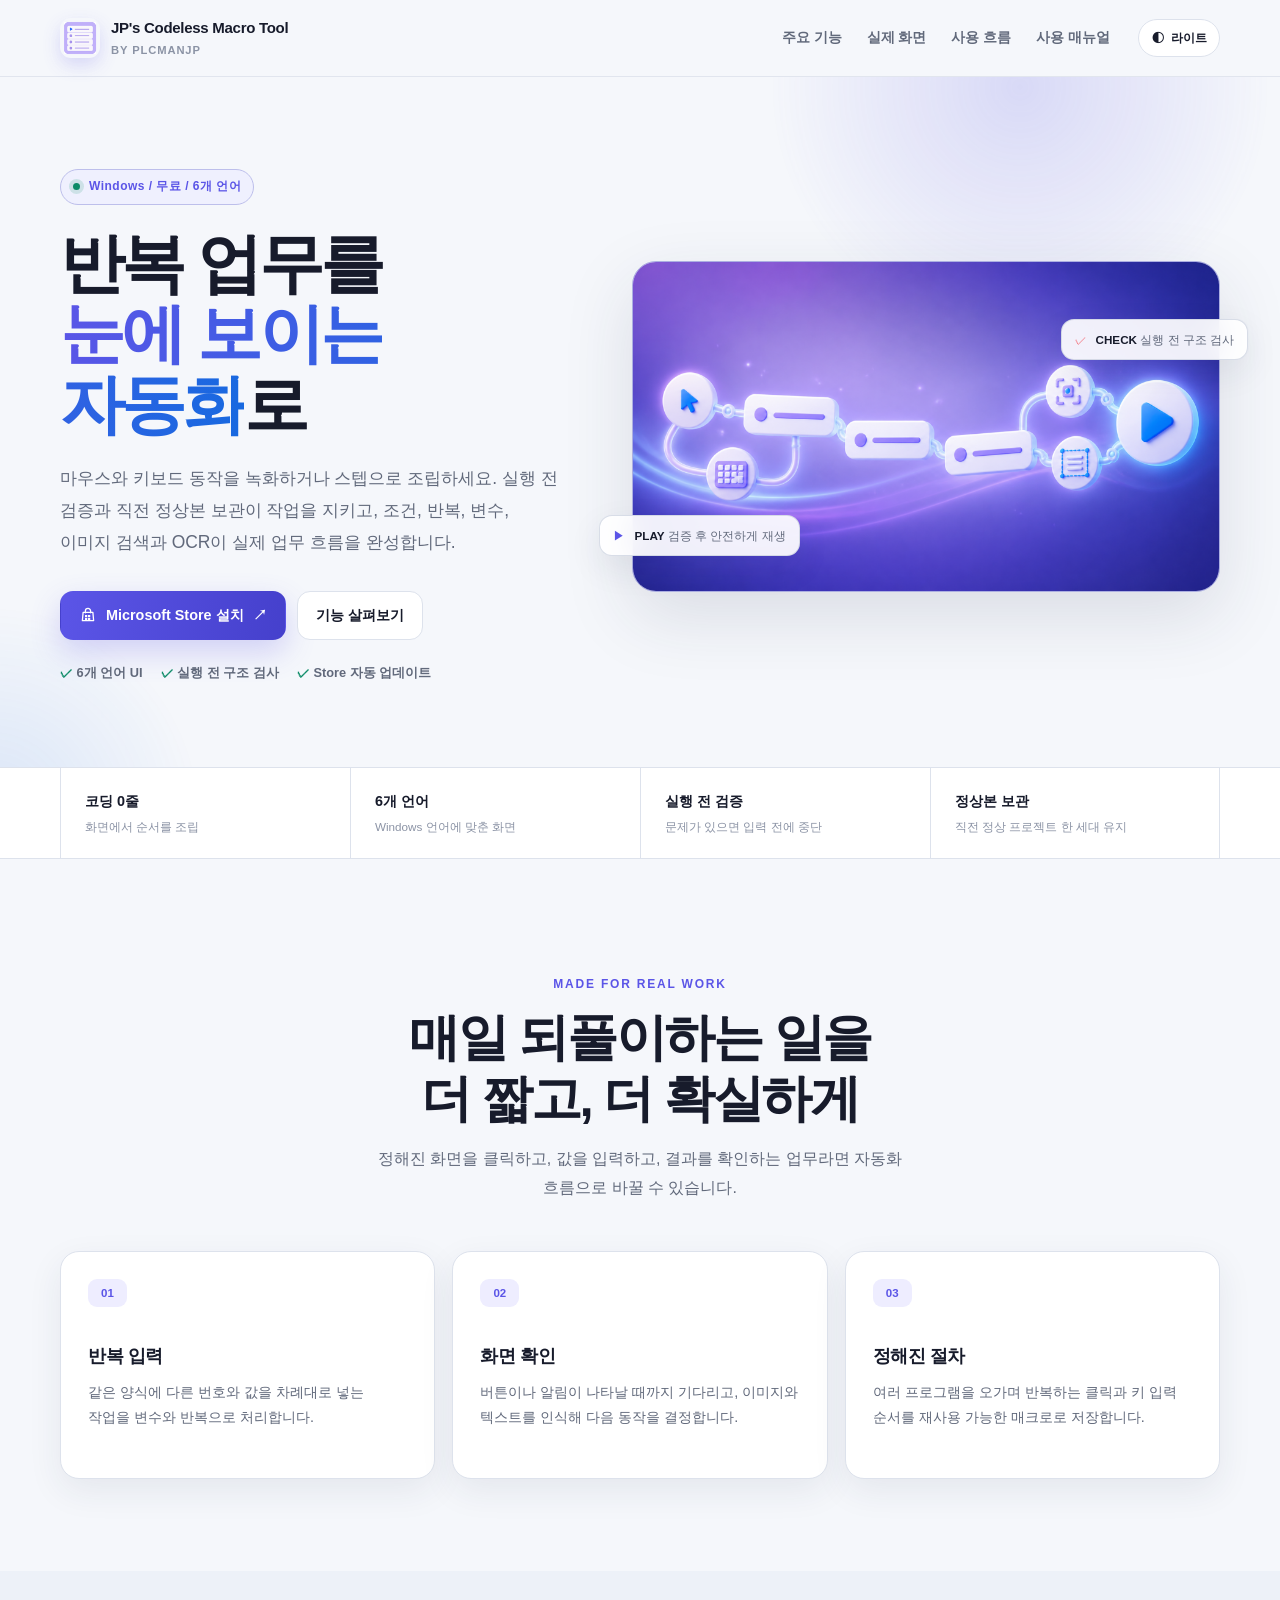
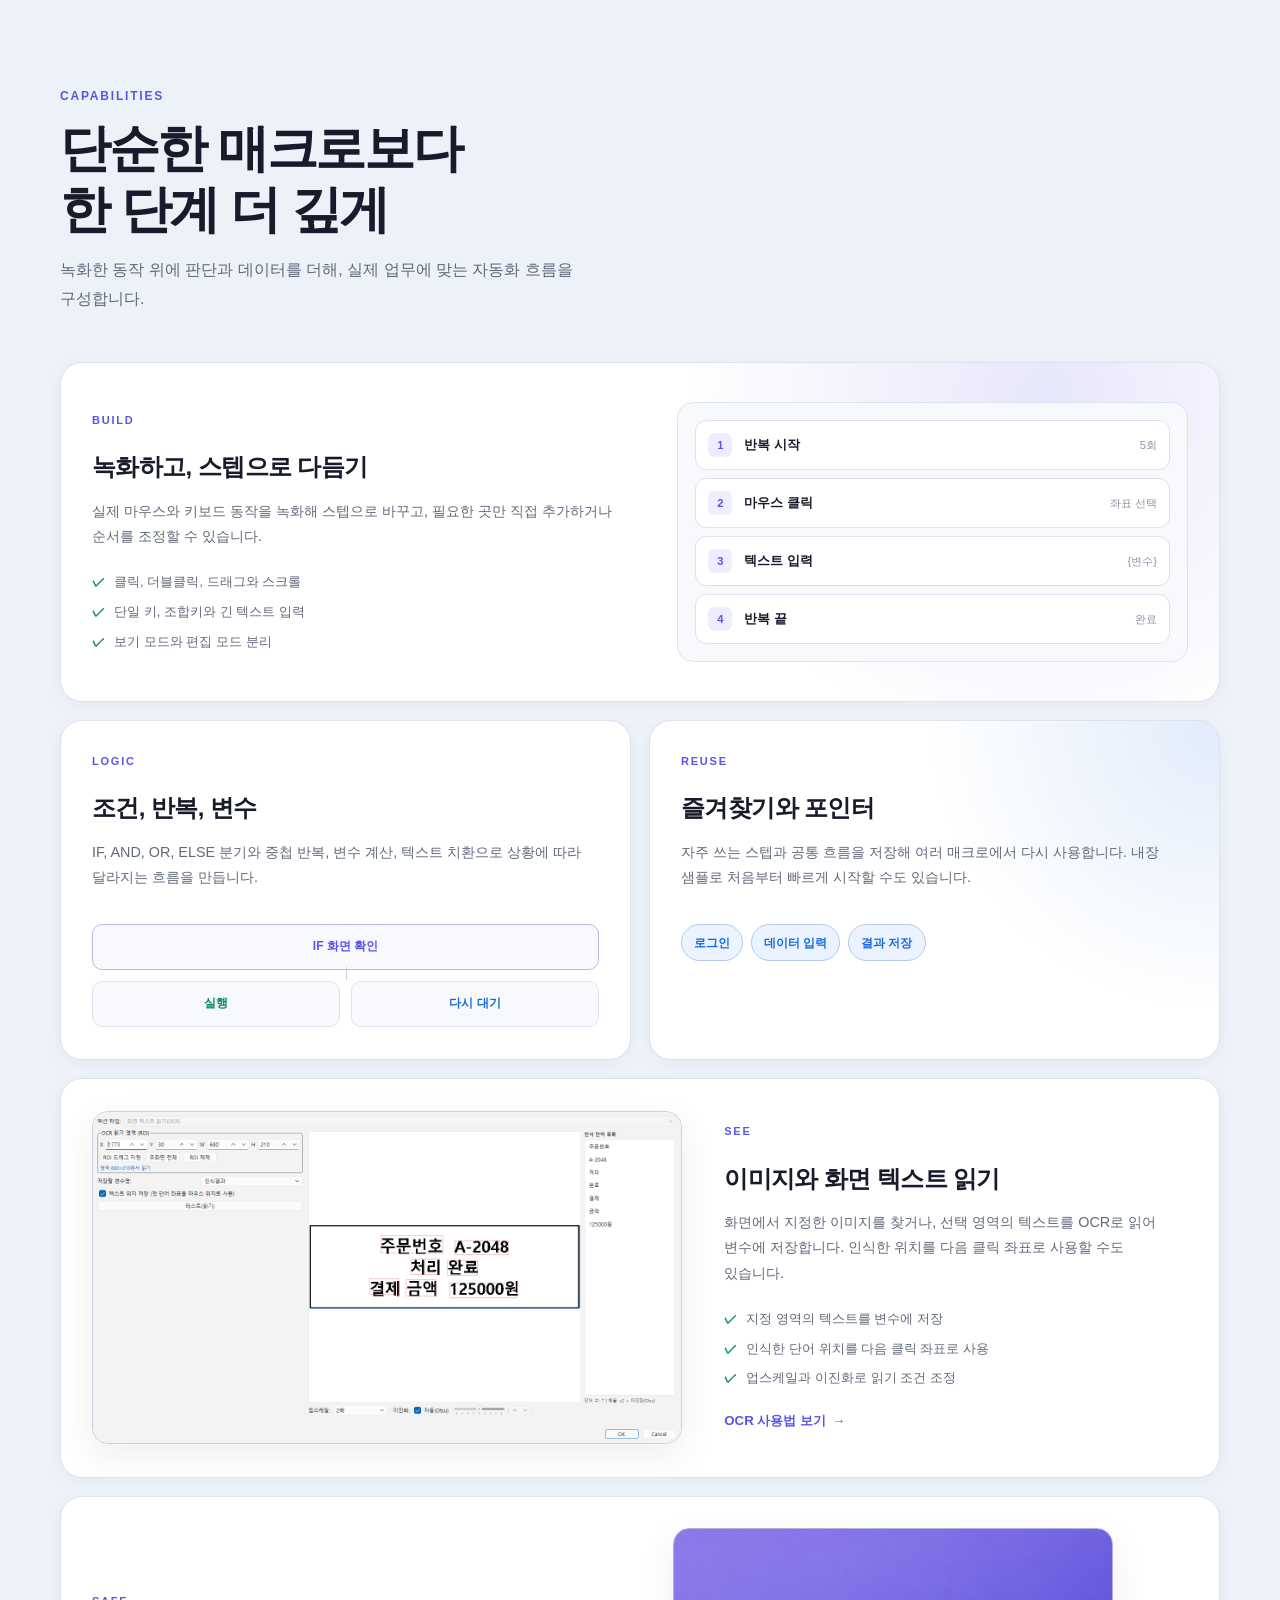
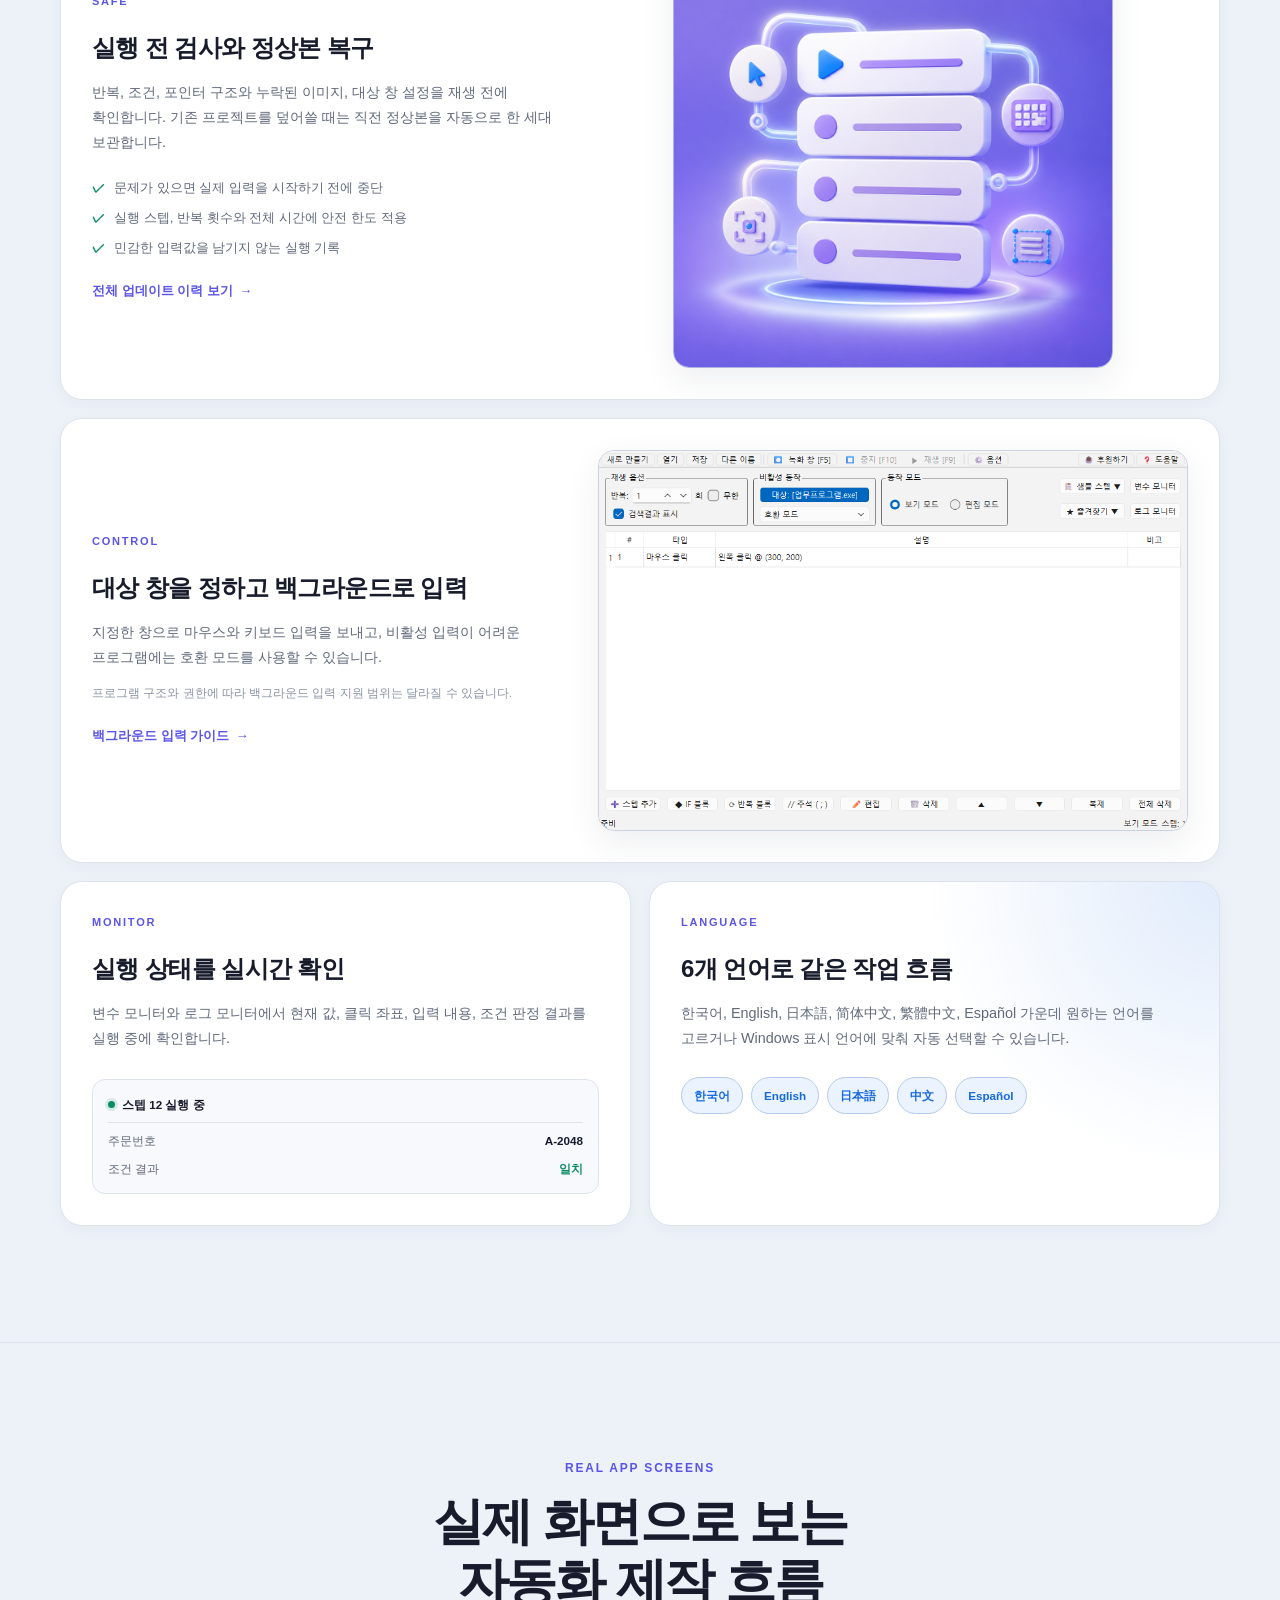
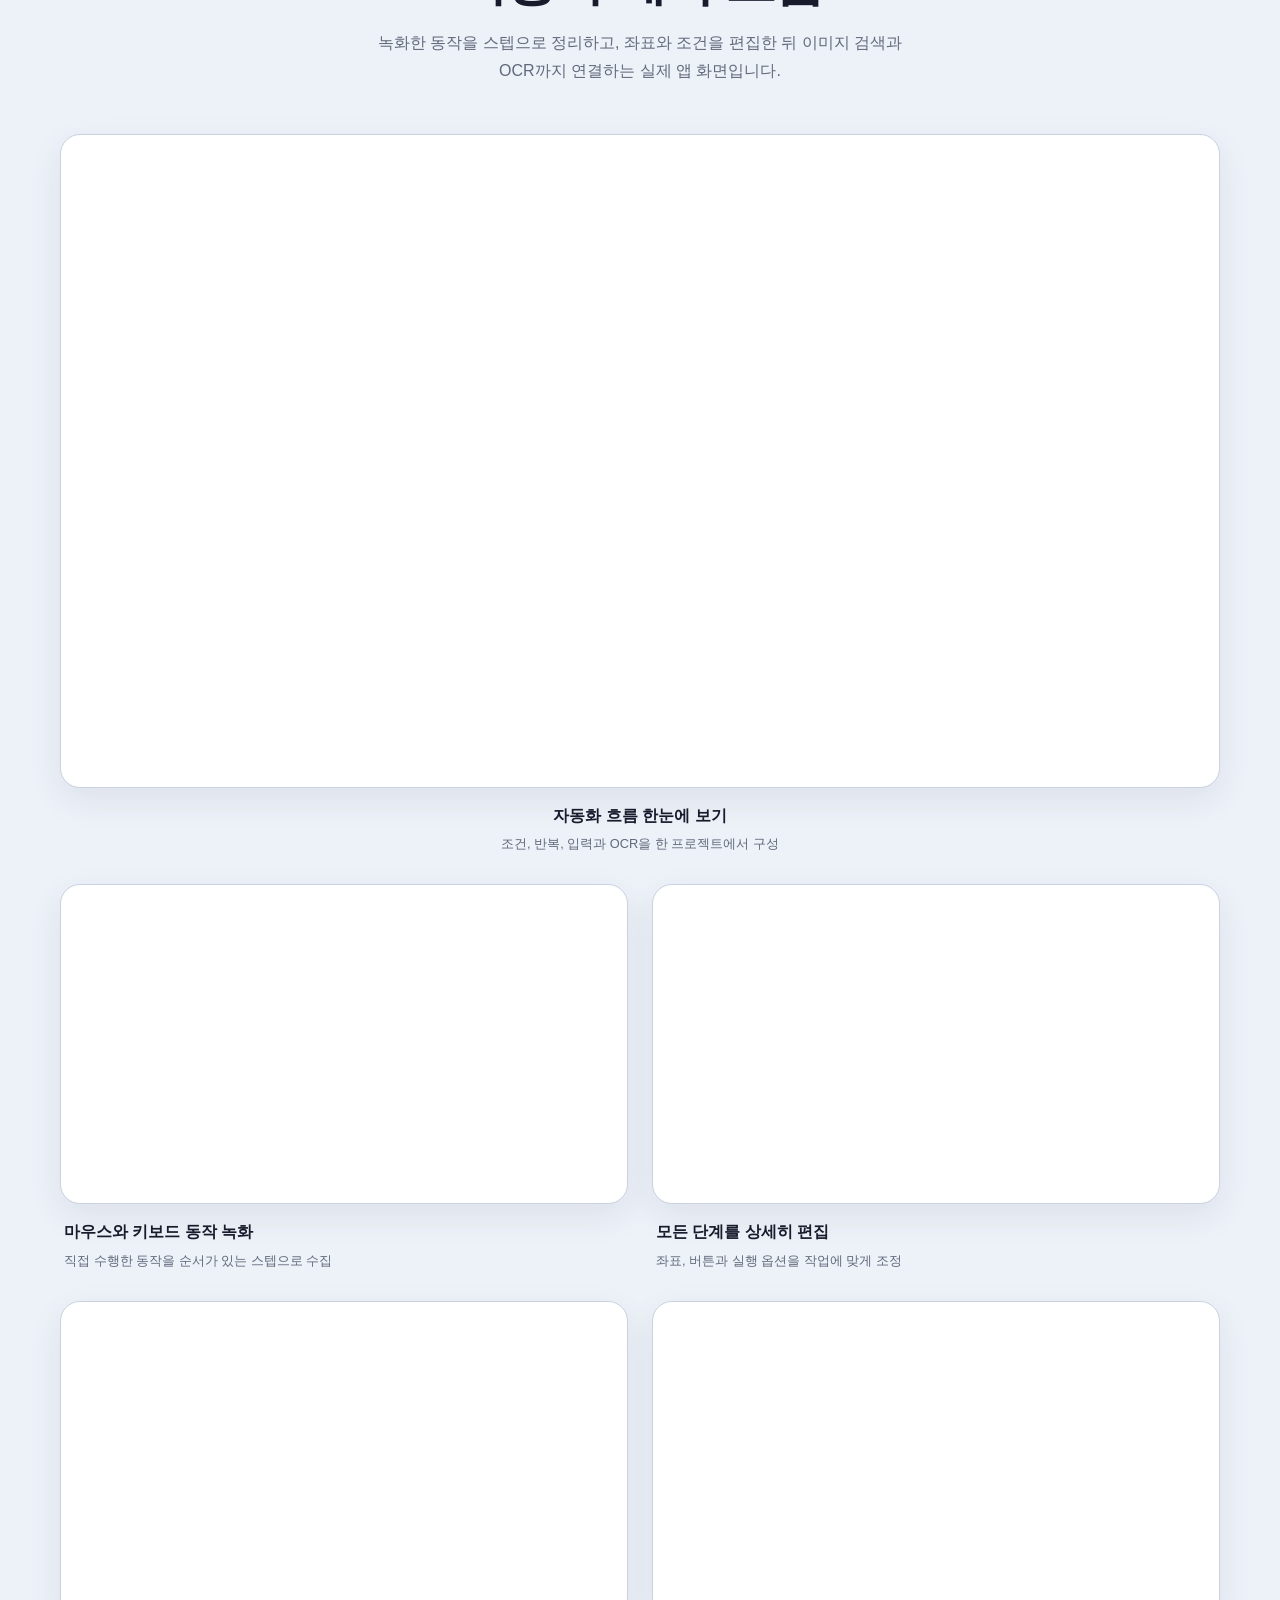
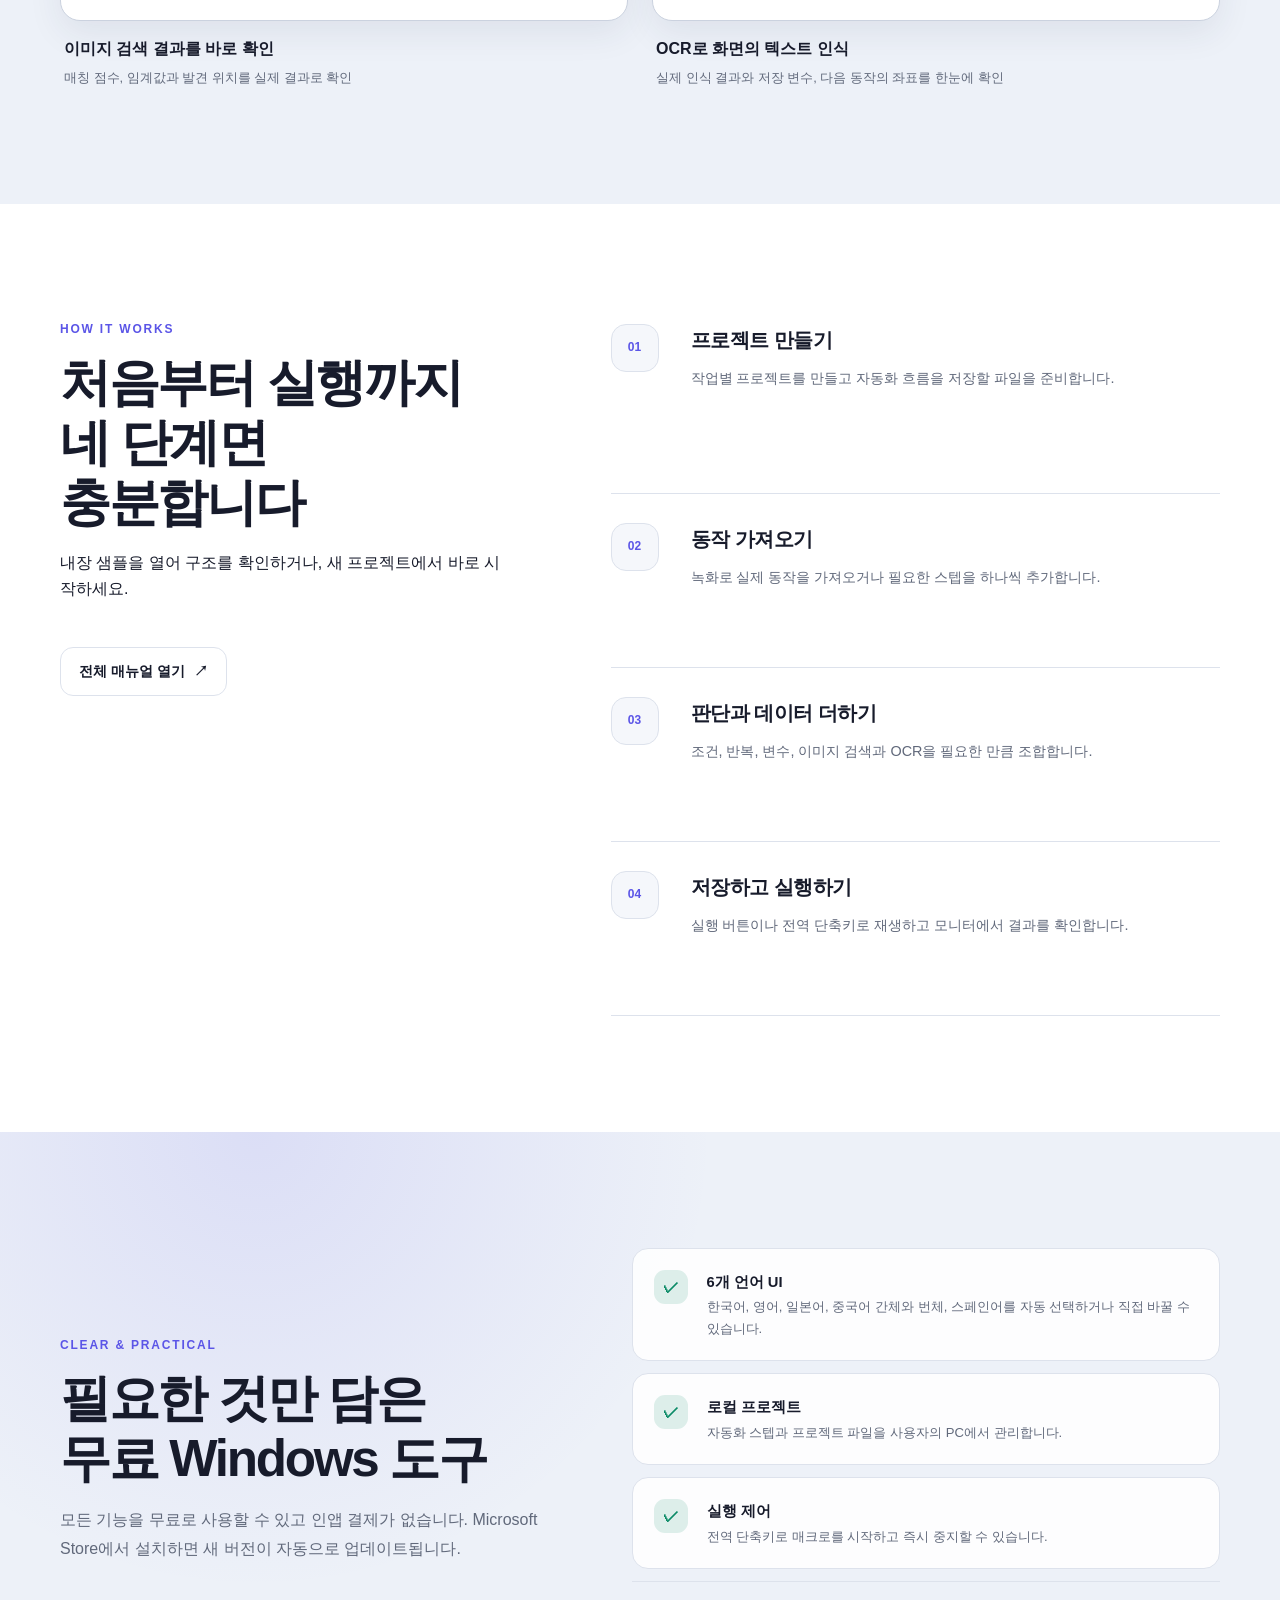
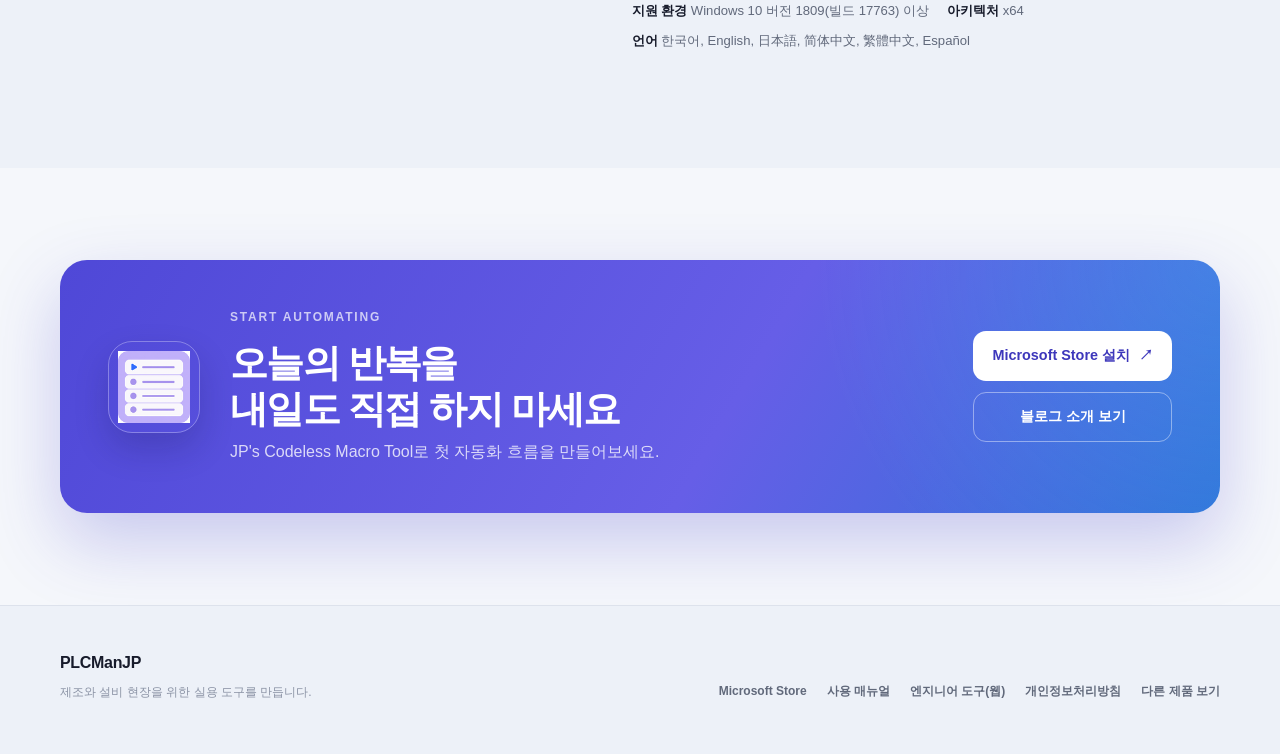
==== index.html @ 26ddd33c "chore: Codeless Macro 독립 랜딩 통합" ====
<!DOCTYPE html>
<html lang="ko">
<head>
<meta charset="utf-8">
<meta http-equiv="Content-Security-Policy" content="default-src 'none'; base-uri 'none'; connect-src 'none'; font-src 'none'; form-action 'none'; frame-src 'none'; img-src 'self'; manifest-src 'none'; media-src 'none'; object-src 'none'; script-src 'self' 'sha256-3tI06W5hc4iMHpqPGVKEwUZ9m4qkJTQKnG6tr3CJ4XI='; script-src-attr 'none'; style-src 'self'; style-src-attr 'none'; worker-src 'none'">
<meta name="referrer" content="no-referrer">
<meta name="viewport" content="width=device-width, initial-scale=1">
<meta name="description" content="코딩 없이 마우스와 키보드 반복 작업을 자동화하는 무료 Windows 도구, JP's Codeless Macro Tool을 소개합니다.">
<meta name="theme-color" id="themeColor" content="#f5f7fb">
<meta property="og:site_name" content="PLCManJP">
<meta property="og:locale" content="ko_KR">
<meta property="og:title" content="JP's Codeless Macro Tool | 코드 없이 만드는 Windows 자동화">
<meta property="og:description" content="녹화와 스텝 조립, 실행 전 검증, 6개 언어 UI, 이미지 검색과 OCR까지. 반복 업무를 눈에 보이는 흐름으로 자동화하세요.">
<meta property="og:type" content="website">
<meta property="og:url" content="https://plcmanjp.github.io/codeless-macro-tool/">
<meta property="og:image" content="https://plcmanjp.github.io/codeless-macro-tool/assets/promo-super-hero.png">
<meta property="og:image:width" content="1920">
<meta property="og:image:height" content="1080">
<meta property="og:image:alt" content="자동화 스텝이 연결되어 실행되는 3D 흐름">
<meta name="twitter:card" content="summary_large_image">
<title>JP's Codeless Macro Tool | 코드 없이 만드는 Windows 자동화</title>
<link rel="canonical" href="https://plcmanjp.github.io/codeless-macro-tool/">
<link rel="icon" href="./favicon.svg" type="image/svg+xml">
<link rel="icon" href="./assets/app-icon.png" type="image/png">
<link rel="apple-touch-icon" href="./apple-touch-icon.png">
<link rel="stylesheet" href="./assets/product.css?v=20260729">
<link rel="stylesheet" href="./assets/styles.css?v=20260809-2">
<script src="./assets/theme-init.js"></script>
</head>
<body>
  <a class="skip-link" href="#content">본문으로 바로가기</a>

  <header class="site-header">
    <div class="shell header-inner">
      <a class="brand" href="https://plcmanjp.github.io/" aria-label="PLCManJP 제품 허브로 이동">
        <img src="./assets/app-icon.png" width="40" height="40" alt="">
        <span>
          <strong>JP's Codeless Macro Tool</strong>
          <small>by PLCManJP</small>
        </span>
      </a>
      <nav class="top-nav" aria-label="페이지 내 이동">
        <a href="#features">주요 기능</a>
        <a href="#app-screens">실제 화면</a>
        <a href="#workflow">사용 흐름</a>
        <a href="https://plcman.tistory.com/211">사용 매뉴얼</a>
      </nav>
      <button class="theme-button" id="themeButton" type="button" aria-label="테마 전환: 현재 라이트">
        <span aria-hidden="true">◐</span>
        <span id="themeLabel">라이트</span>
      </button>
    </div>
  </header>

  <main id="content">
    <section class="hero">
      <div class="hero-glow hero-glow-one" aria-hidden="true"></div>
      <div class="hero-glow hero-glow-two" aria-hidden="true"></div>
      <div class="shell hero-grid">
        <div class="hero-copy">
          <div class="eyebrow"><span class="status-dot"></span> Windows / 무료 / 6개 언어</div>
          <h1>반복 업무를<br><span>눈에 보이는 자동화</span>로</h1>
          <p class="hero-lead">마우스와 키보드 동작을 녹화하거나 스텝으로 조립하세요. 실행 전 검증과 직전 정상본 보관이 작업을 지키고, 조건, 반복, 변수, 이미지 검색과 OCR이 실제 업무 흐름을 완성합니다.</p>
          <div class="hero-actions">
            <a class="button button-primary" href="https://apps.microsoft.com/detail/9NXX9L2ZW52W">
              <svg aria-hidden="true" focusable="false" width="18" height="18" viewBox="0 0 24 24" fill="none"><path d="M5.5 8.5h13l1 11h-15l1-11Z" stroke="currentColor" stroke-width="1.7" stroke-linejoin="round"/><path d="M8.5 9V6.75a3.5 3.5 0 0 1 7 0V9" stroke="currentColor" stroke-width="1.7" stroke-linecap="round"/><path d="M8 12h3v3H8v-3Zm4 0h3v3h-3v-3Zm-4 4h3v3H8v-3Zm4 0h3v3h-3v-3Z" fill="currentColor"/></svg>
              Microsoft Store 설치
              <span aria-hidden="true">↗</span>
            </a>
            <a class="button button-secondary" href="#features">기능 살펴보기</a>
          </div>
          <ul class="hero-facts" aria-label="제품 특징">
            <li><span aria-hidden="true">✓</span> 6개 언어 UI</li>
            <li><span aria-hidden="true">✓</span> 실행 전 구조 검사</li>
            <li><span aria-hidden="true">✓</span> Store 자동 업데이트</li>
          </ul>
        </div>

        <div class="hero-visual" id="screens">
          <figure class="promo-hero">
            <img src="./assets/promo-super-hero.png" width="1920" height="1080" fetchpriority="high" alt="마우스, 스텝 카드, 이미지 검색, OCR과 재생이 연결된 자동화 흐름">
          </figure>
          <div class="floating-card floating-card-top">
            <span class="floating-icon">✓</span>
            <span><strong>CHECK</strong> 실행 전 구조 검사</span>
          </div>
          <div class="floating-card floating-card-bottom">
            <span class="floating-icon floating-icon-play">▶</span>
            <span><strong>PLAY</strong> 검증 후 안전하게 재생</span>
          </div>
        </div>
      </div>
    </section>

    <section class="proof-strip" aria-label="핵심 가치">
      <div class="shell proof-grid">
        <div><strong>코딩 0줄</strong><span>화면에서 순서를 조립</span></div>
        <div><strong>6개 언어</strong><span>Windows 언어에 맞춘 화면</span></div>
        <div><strong>실행 전 검증</strong><span>문제가 있으면 입력 전에 중단</span></div>
        <div><strong>정상본 보관</strong><span>직전 정상 프로젝트 한 세대 유지</span></div>
      </div>
    </section>

    <section class="section section-intro">
      <div class="shell">
        <div class="section-heading centered">
          <p class="kicker">MADE FOR REAL WORK</p>
          <h2>매일 되풀이하는 일을<br>더 짧고, 더 확실하게</h2>
          <p>정해진 화면을 클릭하고, 값을 입력하고, 결과를 확인하는 업무라면 자동화 흐름으로 바꿀 수 있습니다.</p>
        </div>
        <div class="use-case-grid">
          <article class="use-card">
            <span class="use-number">01</span>
            <h3>반복 입력</h3>
            <p>같은 양식에 다른 번호와 값을 차례대로 넣는 작업을 변수와 반복으로 처리합니다.</p>
          </article>
          <article class="use-card">
            <span class="use-number">02</span>
            <h3>화면 확인</h3>
            <p>버튼이나 알림이 나타날 때까지 기다리고, 이미지와 텍스트를 인식해 다음 동작을 결정합니다.</p>
          </article>
          <article class="use-card">
            <span class="use-number">03</span>
            <h3>정해진 절차</h3>
            <p>여러 프로그램을 오가며 반복하는 클릭과 키 입력 순서를 재사용 가능한 매크로로 저장합니다.</p>
          </article>
        </div>
      </div>
    </section>

    <section class="section features-section" id="features">
      <div class="shell">
        <div class="section-heading">
          <p class="kicker">CAPABILITIES</p>
          <h2>단순한 매크로보다<br>한 단계 더 깊게</h2>
          <p>녹화한 동작 위에 판단과 데이터를 더해, 실제 업무에 맞는 자동화 흐름을 구성합니다.</p>
        </div>

        <div class="feature-grid">
          <article class="feature-card feature-card-wide feature-card-purple">
            <div class="feature-copy">
              <span class="feature-label">BUILD</span>
              <h3>녹화하고, 스텝으로 다듬기</h3>
              <p>실제 마우스와 키보드 동작을 녹화해 스텝으로 바꾸고, 필요한 곳만 직접 추가하거나 순서를 조정할 수 있습니다.</p>
              <ul class="mini-list">
                <li>클릭, 더블클릭, 드래그와 스크롤</li>
                <li>단일 키, 조합키와 긴 텍스트 입력</li>
                <li>보기 모드와 편집 모드 분리</li>
              </ul>
            </div>
            <div class="step-demo" aria-label="자동화 스텝 예시">
              <div><span>1</span><b>반복 시작</b><em>5회</em></div>
              <div><span>2</span><b>마우스 클릭</b><em>좌표 선택</em></div>
              <div><span>3</span><b>텍스트 입력</b><em>{변수}</em></div>
              <div><span>4</span><b>반복 끝</b><em>완료</em></div>
            </div>
          </article>

          <article class="feature-card">
            <span class="feature-label">LOGIC</span>
            <h3>조건, 반복, 변수</h3>
            <p>IF, AND, OR, ELSE 분기와 중첩 반복, 변수 계산, 텍스트 치환으로 상황에 따라 달라지는 흐름을 만듭니다.</p>
            <div class="logic-map" aria-hidden="true">
              <span>IF 화면 확인</span>
              <i></i>
              <span class="logic-success">실행</span>
              <span class="logic-fallback">다시 대기</span>
            </div>
          </article>

          <article class="feature-card feature-card-blue">
            <span class="feature-label">REUSE</span>
            <h3>즐겨찾기와 포인터</h3>
            <p>자주 쓰는 스텝과 공통 흐름을 저장해 여러 매크로에서 다시 사용합니다. 내장 샘플로 처음부터 빠르게 시작할 수도 있습니다.</p>
            <div class="chip-row" aria-hidden="true">
              <span>로그인</span><span>데이터 입력</span><span>결과 저장</span>
            </div>
          </article>

          <article class="feature-card feature-card-wide media-card">
            <div class="media-image">
              <img src="./assets/app-ocr-recognition.png" width="1366" height="768" loading="lazy" alt="주문번호와 결제 금액을 실제 OCR로 읽어 단어 목록과 인식 영역을 표시한 화면">
            </div>
            <div class="feature-copy">
              <span class="feature-label">SEE</span>
              <h3>이미지와 화면 텍스트 읽기</h3>
              <p>화면에서 지정한 이미지를 찾거나, 선택 영역의 텍스트를 OCR로 읽어 변수에 저장합니다. 인식한 위치를 다음 클릭 좌표로 사용할 수도 있습니다.</p>
              <ul class="mini-list">
                <li>지정 영역의 텍스트를 변수에 저장</li>
                <li>인식한 단어 위치를 다음 클릭 좌표로 사용</li>
                <li>업스케일과 이진화로 읽기 조건 조정</li>
              </ul>
              <a class="text-link" href="https://plcman.tistory.com/234">OCR 사용법 보기 <span aria-hidden="true">→</span></a>
            </div>
          </article>

          <article class="feature-card feature-card-wide media-card media-card-reverse promo-feature-card">
            <div class="feature-copy">
              <span class="feature-label">SAFE</span>
              <h3>실행 전 검사와 정상본 복구</h3>
              <p>반복, 조건, 포인터 구조와 누락된 이미지, 대상 창 설정을 재생 전에 확인합니다. 기존 프로젝트를 덮어쓸 때는 직전 정상본을 자동으로 한 세대 보관합니다.</p>
              <ul class="mini-list">
                <li>문제가 있으면 실제 입력을 시작하기 전에 중단</li>
                <li>실행 스텝, 반복 횟수와 전체 시간에 안전 한도 적용</li>
                <li>민감한 입력값을 남기지 않는 실행 기록</li>
              </ul>
              <a class="text-link" href="https://plcman.tistory.com/229">전체 업데이트 이력 보기 <span aria-hidden="true">→</span></a>
            </div>
            <div class="media-image promo-art-square">
              <img src="./assets/promo-box.png" width="1080" height="1080" loading="lazy" alt="마우스, 재생, 이미지 검색과 OCR이 스텝 카드에 연결된 3D 자동화 흐름">
            </div>
          </article>

          <article class="feature-card feature-card-wide media-card media-card-reverse">
            <div class="feature-copy">
              <span class="feature-label">CONTROL</span>
              <h3>대상 창을 정하고 백그라운드로 입력</h3>
              <p>지정한 창으로 마우스와 키보드 입력을 보내고, 비활성 입력이 어려운 프로그램에는 호환 모드를 사용할 수 있습니다.</p>
              <p class="feature-note">프로그램 구조와 권한에 따라 백그라운드 입력 지원 범위는 달라질 수 있습니다.</p>
              <a class="text-link" href="https://plcman.tistory.com/240">백그라운드 입력 가이드 <span aria-hidden="true">→</span></a>
            </div>
            <div class="media-image">
              <img src="./assets/app-background.png" width="900" height="580" loading="lazy" alt="메인 창 상단에 비활성 동작 대상 창 선택 영역이 표시된 화면">
            </div>
          </article>

          <article class="feature-card">
            <span class="feature-label">MONITOR</span>
            <h3>실행 상태를 실시간 확인</h3>
            <p>변수 모니터와 로그 모니터에서 현재 값, 클릭 좌표, 입력 내용, 조건 판정 결과를 실행 중에 확인합니다.</p>
            <div class="monitor-demo" aria-hidden="true">
              <span><i></i> 스텝 12 실행 중</span>
              <span>주문번호 <b>A-2048</b></span>
              <span>조건 결과 <b class="monitor-ok">일치</b></span>
            </div>
          </article>

          <article class="feature-card feature-card-blue">
            <span class="feature-label">LANGUAGE</span>
            <h3>6개 언어로 같은 작업 흐름</h3>
            <p>한국어, English, 日本語, 简体中文, 繁體中文, Español 가운데 원하는 언어를 고르거나 Windows 표시 언어에 맞춰 자동 선택할 수 있습니다.</p>
            <div class="chip-row language-chips" aria-hidden="true">
              <span>한국어</span><span>English</span><span>日本語</span><span>中文</span><span>Español</span>
            </div>
          </article>
        </div>
      </div>
    </section>

    <section class="section app-screens-section" id="app-screens">
      <div class="shell">
        <div class="section-heading centered">
          <p class="kicker">REAL APP SCREENS</p>
          <h2>실제 화면으로 보는<br>자동화 제작 흐름</h2>
          <p>녹화한 동작을 스텝으로 정리하고, 좌표와 조건을 편집한 뒤 이미지 검색과 OCR까지 연결하는 실제 앱 화면입니다.</p>
        </div>
        <div class="app-screen-grid">
          <figure class="app-screen-featured">
            <div><img src="./assets/app-screen-overview.png" width="1366" height="768" loading="lazy" alt="조건, 반복, 마우스 클릭, 텍스트 입력과 OCR 스텝이 표로 구성된 실제 앱 메인 화면"></div>
            <figcaption><strong>자동화 흐름 한눈에 보기</strong><span>조건, 반복, 입력과 OCR을 한 프로젝트에서 구성</span></figcaption>
          </figure>
          <figure>
            <div><img src="./assets/app-screen-recording.png" width="1366" height="768" loading="lazy" alt="마우스 이동과 클릭, 키보드 입력이 순서대로 기록된 동작 녹화 화면"></div>
            <figcaption><strong>마우스와 키보드 동작 녹화</strong><span>직접 수행한 동작을 순서가 있는 스텝으로 수집</span></figcaption>
          </figure>
          <figure>
            <div><img src="./assets/app-screen-step-edit.png" width="1366" height="768" loading="lazy" alt="마우스 좌표와 버튼 동작을 조정하는 실제 스텝 편집 화면"></div>
            <figcaption><strong>모든 단계를 상세히 편집</strong><span>좌표, 버튼과 실행 옵션을 작업에 맞게 조정</span></figcaption>
          </figure>
          <figure>
            <div><img src="./assets/app-screen-image-search-result.png" width="1366" height="768" loading="lazy" alt="주문 처리 완료 이미지를 실제로 찾아 점수와 발견 위치를 표시한 이미지 검색 결과 화면"></div>
            <figcaption><strong>이미지 검색 결과를 바로 확인</strong><span>매칭 점수, 임계값과 발견 위치를 실제 결과로 확인</span></figcaption>
          </figure>
          <figure>
            <div><img src="./assets/app-screen-ocr-result.png" width="1366" height="768" loading="lazy" alt="주문번호와 결제 금액을 실제 OCR로 읽어 단어 박스와 인식 목록을 표시한 화면"></div>
            <figcaption><strong>OCR로 화면의 텍스트 인식</strong><span>실제 인식 결과와 저장 변수, 다음 동작의 좌표를 한눈에 확인</span></figcaption>
          </figure>
        </div>
      </div>
    </section>

    <section class="section workflow-section" id="workflow">
      <div class="shell workflow-grid">
        <div class="section-heading sticky-heading">
          <p class="kicker">HOW IT WORKS</p>
          <h2>처음부터 실행까지<br>네 단계면 충분합니다</h2>
          <p>내장 샘플을 열어 구조를 확인하거나, 새 프로젝트에서 바로 시작하세요.</p>
          <a class="button button-secondary" href="https://plcman.tistory.com/211">전체 매뉴얼 열기 <span aria-hidden="true">↗</span></a>
        </div>
        <ol class="workflow-list">
          <li>
            <span>01</span>
            <div><h3>프로젝트 만들기</h3><p>작업별 프로젝트를 만들고 자동화 흐름을 저장할 파일을 준비합니다.</p></div>
          </li>
          <li>
            <span>02</span>
            <div><h3>동작 가져오기</h3><p>녹화로 실제 동작을 가져오거나 필요한 스텝을 하나씩 추가합니다.</p></div>
          </li>
          <li>
            <span>03</span>
            <div><h3>판단과 데이터 더하기</h3><p>조건, 반복, 변수, 이미지 검색과 OCR을 필요한 만큼 조합합니다.</p></div>
          </li>
          <li>
            <span>04</span>
            <div><h3>저장하고 실행하기</h3><p>실행 버튼이나 전역 단축키로 재생하고 모니터에서 결과를 확인합니다.</p></div>
          </li>
        </ol>
      </div>
    </section>

    <section class="section trust-section">
      <div class="shell trust-grid">
        <div class="trust-copy">
          <p class="kicker">CLEAR &amp; PRACTICAL</p>
          <h2>필요한 것만 담은<br>무료 Windows 도구</h2>
          <p>모든 기능을 무료로 사용할 수 있고 인앱 결제가 없습니다. Microsoft Store에서 설치하면 새 버전이 자동으로 업데이트됩니다.</p>
        </div>
        <div class="trust-list">
          <div><span aria-hidden="true">✓</span><p><strong>6개 언어 UI</strong>한국어, 영어, 일본어, 중국어 간체와 번체, 스페인어를 자동 선택하거나 직접 바꿀 수 있습니다.</p></div>
          <div><span aria-hidden="true">✓</span><p><strong>로컬 프로젝트</strong>자동화 스텝과 프로젝트 파일을 사용자의 PC에서 관리합니다.</p></div>
          <div><span aria-hidden="true">✓</span><p><strong>실행 제어</strong>전역 단축키로 매크로를 시작하고 즉시 중지할 수 있습니다.</p></div>
          <p class="env-note"><span><b>지원 환경</b> Windows 10 버전 1809(빌드 17763) 이상</span><span><b>아키텍처</b> x64</span><span><b>언어</b> 한국어, English, 日本語, 简体中文, 繁體中文, Español</span></p>
        </div>
      </div>
    </section>

    <section class="final-cta">
      <div class="shell final-card">
        <img src="./assets/app-icon.png" width="92" height="92" alt="">
        <div>
          <p class="kicker">START AUTOMATING</p>
          <h2>오늘의 반복을<br>내일도 직접 하지 마세요</h2>
          <p>JP's Codeless Macro Tool로 첫 자동화 흐름을 만들어보세요.</p>
        </div>
        <div class="final-actions">
          <a class="button button-light" href="https://apps.microsoft.com/detail/9NXX9L2ZW52W">Microsoft Store 설치 <span aria-hidden="true">↗</span></a>
          <a class="button button-outline-light" href="https://plcman.tistory.com/209">블로그 소개 보기</a>
        </div>
      </div>
    </section>
  </main>

  <footer class="site-footer">
    <div class="shell footer-grid">
      <div>
        <a class="footer-brand" href="https://plcmanjp.github.io/">PLCManJP</a>
        <p>제조와 설비 현장을 위한 실용 도구를 만듭니다.</p>
      </div>
      <div class="footer-links">
        <a href="https://apps.microsoft.com/detail/9NXX9L2ZW52W">Microsoft Store</a>
        <a href="https://plcman.tistory.com/211">사용 매뉴얼</a>
        <a href="https://plcmanjp.github.io/engineer-tool/">엔지니어 도구(웹)</a>
        <a href="https://plcmanjp.github.io/codeless-macro-tool/privacy/">개인정보처리방침</a>
        <a href="https://plcmanjp.github.io/">다른 제품 보기</a>
      </div>
    </div>
  </footer>
  <script type="application/ld+json">
  {
    "@context": "https://schema.org",
    "@graph": [
      {
        "@type": "SoftwareApplication",
        "name": "JP's Codeless Macro Tool",
        "url": "https://plcmanjp.github.io/codeless-macro-tool/",
        "applicationCategory": "DeveloperApplication",
        "operatingSystem": "Windows 10 1809+ (x64)",
        "inLanguage": ["ko", "en", "ja", "zh-Hans", "zh-Hant", "es"],
        "description": "마우스와 키보드 동작을 녹화하거나 스텝으로 조립해 반복 업무를 자동화하는 Windows 도구. 실행 전 검증, 조건, 반복, 변수, 이미지 검색과 OCR을 지원한다.",
        "image": "https://plcmanjp.github.io/codeless-macro-tool/assets/promo-super-hero.png",
        "installUrl": "https://apps.microsoft.com/detail/9NXX9L2ZW52W",
        "offers": { "@type": "Offer", "price": "0", "priceCurrency": "KRW" },
        "author": { "@type": "Person", "name": "PLCManJP", "url": "https://plcmanjp.github.io/" }
      },
      {
        "@type": "BreadcrumbList",
        "itemListElement": [
          { "@type": "ListItem", "position": 1, "name": "PLCManJP", "item": "https://plcmanjp.github.io/" },
          { "@type": "ListItem", "position": 2, "name": "JP's Codeless Macro Tool", "item": "https://plcmanjp.github.io/codeless-macro-tool/" }
        ]
      }
    ]
  }
  </script>
  <script src="./assets/theme.js"></script>
</body>
</html>
---- assets/product.css ----
/* 제품 상세 페이지 공용 셸 — 부모(수퍼바이저) 소유.
   브랜드 색·제품 전용 블록은 각 <slug>/assets/styles.css 가 덮어쓴다.
   운영 규칙: .agents/wiki/dev-landing/README.md */

:root {
  color-scheme: light;
  --page: #f5f7fb;
  --page-alt: #edf1f8;
  --surface: #ffffff;
  --surface-soft: #f8f9fd;
  --ink: #171b2b;
  --muted: #61697b;
  --faint: #8b93a5;
  --line: #dde2ec;
  --line-strong: #cbd2df;
  --blue: #1769e0;
  --blue-soft: #eaf3ff;
  --success: #0c8b67;
  --shadow: 0 24px 70px rgba(42, 48, 80, .13);
  --shadow-soft: 0 12px 34px rgba(42, 48, 80, .08);
  --header: rgba(245, 247, 251, .86);
}

:root[data-theme="dark"] {
  color-scheme: dark;
  --page: #0e1119;
  --page-alt: #121722;
  --surface: #171c27;
  --surface-soft: #1b2130;
  --ink: #f1f3f8;
  --muted: #aab2c2;
  --faint: #858fa2;
  --line: #2a3242;
  --line-strong: #3a4559;
  --blue: #64a4ff;
  --blue-soft: #172b48;
  --success: #52d7ad;
  --shadow: 0 24px 70px rgba(0, 0, 0, .34);
  --shadow-soft: 0 12px 34px rgba(0, 0, 0, .24);
  --header: rgba(14, 17, 25, .86);
}

* {
  box-sizing: border-box;
}

html {
  scroll-behavior: smooth;
}

body {
  margin: 0;
  min-width: 320px;
  background: var(--page);
  color: var(--ink);
  font-family: -apple-system, BlinkMacSystemFont, "Segoe UI", "Apple SD Gothic Neo", "Malgun Gothic", sans-serif;
  line-height: 1.65;
  -webkit-font-smoothing: antialiased;
}

img {
  display: block;
  height: auto;
  max-width: 100%;
}

a {
  color: inherit;
  text-decoration: none;
}

button {
  font: inherit;
}

.shell {
  width: min(1160px, calc(100% - 44px));
  margin: 0 auto;
}

.skip-link {
  position: fixed;
  top: 12px;
  left: 12px;
  z-index: 100;
  padding: 10px 14px;
  border-radius: 10px;
  background: var(--ink);
  color: var(--page);
  transform: translateY(-150%);
}

.skip-link:focus {
  transform: translateY(0);
}

.site-header {
  position: sticky;
  top: 0;
  z-index: 30;
  border-bottom: 1px solid color-mix(in srgb, var(--line) 80%, transparent);
  background: var(--header);
  backdrop-filter: blur(18px);
}

.header-inner {
  min-height: 76px;
  display: flex;
  align-items: center;
  gap: 28px;
}

.brand {
  display: inline-flex;
  align-items: center;
  gap: 11px;
  min-width: 0;
}

.brand img {
  flex: 0 0 auto;
  border-radius: 11px;
  box-shadow: 0 7px 18px rgba(91, 85, 231, .2);
}

.brand span {
  display: flex;
  flex-direction: column;
  min-width: 0;
}

.brand strong {
  overflow: hidden;
  font-size: .94rem;
  letter-spacing: -.02em;
  text-overflow: ellipsis;
  white-space: nowrap;
}

.brand small {
  color: var(--faint);
  font-size: .7rem;
  font-weight: 700;
  letter-spacing: .08em;
  text-transform: uppercase;
}

.top-nav {
  display: flex;
  align-items: center;
  gap: 25px;
  margin-left: auto;
  color: var(--muted);
  font-size: .86rem;
  font-weight: 650;
}

.top-nav a:hover {
  color: var(--ink);
}

.theme-button {
  display: inline-flex;
  align-items: center;
  gap: 7px;
  min-width: 82px;
  justify-content: center;
  border: 1px solid var(--line);
  border-radius: 999px;
  padding: 8px 12px;
  background: var(--surface);
  color: var(--ink);
  cursor: pointer;
  font-size: .78rem;
  font-weight: 700;
}

.theme-button:hover {
  border-color: var(--brand);
}

.theme-button:focus-visible,
a:focus-visible,
button:focus-visible {
  outline: 3px solid color-mix(in srgb, var(--brand) 30%, transparent);
  outline-offset: 3px;
}

.hero {
  position: relative;
  overflow: hidden;
  padding: 92px 0 84px;
}

.hero-glow {
  position: absolute;
  border-radius: 50%;
  filter: blur(1px);
  pointer-events: none;
}

.hero-glow-one {
  width: 520px;
  height: 520px;
  top: -250px;
  right: 0;
  background: radial-gradient(circle, rgba(91, 85, 231, .18), transparent 68%);
}

.hero-glow-two {
  width: 440px;
  height: 440px;
  left: -230px;
  bottom: -270px;
  background: radial-gradient(circle, rgba(23, 105, 224, .12), transparent 68%);
}

.hero-grid {
  position: relative;
  display: grid;
  grid-template-columns: minmax(0, .92fr) minmax(480px, 1.08fr);
  align-items: center;
  gap: 72px;
}

.eyebrow,
.kicker {
  margin: 0;
  color: var(--brand);
  font-size: .75rem;
  font-weight: 800;
  letter-spacing: .15em;
  text-transform: uppercase;
}

.eyebrow {
  display: inline-flex;
  align-items: center;
  gap: 9px;
  padding: 7px 12px;
  border: 1px solid color-mix(in srgb, var(--brand) 25%, var(--line));
  border-radius: 999px;
  background: color-mix(in srgb, var(--brand-soft) 72%, transparent);
  letter-spacing: .04em;
  text-transform: none;
}

.status-dot {
  width: 7px;
  height: 7px;
  border-radius: 50%;
  background: var(--success);
  box-shadow: 0 0 0 4px color-mix(in srgb, var(--success) 15%, transparent);
}

.hero h1 {
  margin: 24px 0 23px;
  font-size: clamp(2.65rem, 5.1vw, 4.65rem);
  line-height: 1.08;
  letter-spacing: -.055em;
  text-wrap: balance;
  word-break: keep-all;
  overflow-wrap: normal;
}

.hero h1 span {
  background: linear-gradient(100deg, var(--brand), var(--blue));
  background-clip: text;
  color: transparent;
}

.hero-lead {
  max-width: 590px;
  margin: 0;
  color: var(--muted);
  font-size: 1.09rem;
  line-height: 1.82;
  word-break: keep-all;
}

.hero-actions,
.final-actions {
  display: flex;
  flex-wrap: wrap;
  gap: 11px;
  margin-top: 32px;
}

.button {
  display: inline-flex;
  min-height: 48px;
  align-items: center;
  justify-content: center;
  gap: 9px;
  border: 1px solid transparent;
  border-radius: 13px;
  padding: 12px 18px;
  font-size: .9rem;
  font-weight: 750;
  transition: transform .16s ease, border-color .16s ease, background .16s ease;
}

.button:hover {
  transform: translateY(-2px);
}

.button-primary {
  background: linear-gradient(100deg, var(--brand), var(--brand-strong));
  color: #fff;
  box-shadow: 0 12px 30px rgba(91, 85, 231, .24);
}

.button-secondary {
  border-color: var(--line);
  background: var(--surface);
  color: var(--ink);
}

.button-secondary:hover {
  border-color: var(--brand);
}

.hero-facts {
  display: flex;
  flex-wrap: wrap;
  gap: 9px 18px;
  margin: 22px 0 0;
  padding: 0;
  color: var(--muted);
  font-size: .8rem;
  font-weight: 650;
  list-style: none;
}

.hero-facts span {
  color: var(--success);
}

.hero-visual {
  position: relative;
}

.window-shell {
  overflow: hidden;
  border: 1px solid var(--line-strong);
  border-radius: 20px;
  background: var(--surface);
  box-shadow: var(--shadow);
}

.window-bar {
  display: flex;
  align-items: center;
  gap: 6px;
  height: 38px;
  padding: 0 14px;
  border-bottom: 1px solid var(--line);
  background: var(--surface-soft);
}

.window-dot {
  width: 8px;
  height: 8px;
  border-radius: 50%;
  background: #d6d9e1;
}

.window-dot:first-child {
  background: #ff7e73;
}

.window-dot:nth-child(2) {
  background: #f3c950;
}

.window-dot:nth-child(3) {
  background: #54c883;
}

.window-title {
  margin-left: 7px;
  color: var(--faint);
  font-size: .68rem;
}

.window-shell img {
  width: 100%;
  height: auto;
  object-fit: contain;
}

.floating-card {
  position: absolute;
  display: flex;
  align-items: center;
  gap: 9px;
  border: 1px solid color-mix(in srgb, var(--line-strong) 74%, transparent);
  border-radius: 13px;
  padding: 10px 13px;
  background: color-mix(in srgb, var(--surface) 92%, transparent);
  box-shadow: var(--shadow-soft);
  color: var(--muted);
  font-size: .73rem;
  backdrop-filter: blur(14px);
}

.floating-card strong {
  color: var(--ink);
}

.floating-card-top {
  top: 58px;
  right: -28px;
}

.floating-card-bottom {
  bottom: 36px;
  left: -33px;
}

.floating-icon {
  color: #f35f68;
}

.floating-icon-play {
  color: var(--brand);
}

.proof-strip {
  border-top: 1px solid var(--line);
  border-bottom: 1px solid var(--line);
  background: var(--surface);
}

.proof-grid {
  display: grid;
  grid-template-columns: repeat(4, 1fr);
}

.proof-grid div {
  padding: 22px 24px;
  border-left: 1px solid var(--line);
}

.proof-grid div:last-child {
  border-right: 1px solid var(--line);
}

.proof-grid strong,
.proof-grid span {
  display: block;
}

.proof-grid strong {
  margin-bottom: 3px;
  font-size: .9rem;
}

.proof-grid span {
  color: var(--faint);
  font-size: .73rem;
}

.section {
  padding: 116px 0;
}

.section-intro {
  padding-bottom: 92px;
}

.section-heading {
  max-width: 570px;
  margin-bottom: 48px;
}

.section-heading.centered {
  margin-right: auto;
  margin-left: auto;
  text-align: center;
}

.section-heading h2,
.trust-copy h2,
.final-card h2 {
  margin: 13px 0 16px;
  font-size: clamp(2rem, 4vw, 3.2rem);
  line-height: 1.18;
  letter-spacing: -.045em;
  word-break: keep-all;
}

.section-heading > p:last-child,
.trust-copy > p:last-child {
  margin: 0;
  color: var(--muted);
  font-size: 1rem;
  line-height: 1.8;
  word-break: keep-all;
}

.use-case-grid {
  display: grid;
  grid-template-columns: repeat(3, 1fr);
  gap: 17px;
}

.use-card {
  min-height: 228px;
  padding: 27px;
  border: 1px solid var(--line);
  border-radius: 19px;
  background: var(--surface);
  box-shadow: var(--shadow-soft);
}

.use-number {
  display: inline-flex;
  width: 39px;
  height: 28px;
  align-items: center;
  justify-content: center;
  margin-bottom: 34px;
  border-radius: 9px;
  background: var(--brand-soft);
  color: var(--brand);
  font-size: .72rem;
  font-weight: 800;
}

.use-card h3,
.feature-card h3,
.workflow-list h3 {
  margin: 0 0 9px;
  font-size: 1.14rem;
  letter-spacing: -.025em;
}

.use-card p,
.feature-card > p,
.feature-copy > p,
.workflow-list p {
  margin: 0;
  color: var(--muted);
  font-size: .9rem;
  line-height: 1.75;
  word-break: keep-all;
}

.features-section {
  background: var(--page-alt);
}

.feature-grid {
  display: grid;
  grid-template-columns: repeat(2, 1fr);
  gap: 18px;
}

.feature-card {
  overflow: hidden;
  min-height: 340px;
  padding: 31px;
  border: 1px solid var(--line);
  border-radius: 22px;
  background: var(--surface);
  box-shadow: 0 4px 16px rgba(42, 48, 80, .04);
}

.feature-card-wide {
  grid-column: 1 / -1;
}

.feature-card-purple {
  display: grid;
  grid-template-columns: 1fr .95fr;
  align-items: center;
  gap: 48px;
  background:
    radial-gradient(circle at 85% 10%, rgba(91, 85, 231, .14), transparent 35%),
    var(--surface);
}

.feature-card-blue {
  background:
    radial-gradient(circle at 100% 0, rgba(23, 105, 224, .13), transparent 44%),
    var(--surface);
}

.feature-label {
  display: block;
  margin-bottom: 18px;
  color: var(--brand);
  font-size: .69rem;
  font-weight: 850;
  letter-spacing: .16em;
}

.feature-card h3 {
  margin-bottom: 12px;
  font-size: 1.5rem;
}

.mini-list {
  display: grid;
  gap: 8px;
  margin: 22px 0 0;
  padding: 0;
  color: var(--muted);
  font-size: .82rem;
  list-style: none;
}

.mini-list li::before {
  content: "✓";
  margin-right: 9px;
  color: var(--success);
  font-weight: 800;
}

.step-demo {
  display: grid;
  gap: 8px;
  padding: 17px;
  border: 1px solid var(--line);
  border-radius: 16px;
  background: var(--surface-soft);
}

.step-demo div {
  display: grid;
  grid-template-columns: 26px 1fr auto;
  align-items: center;
  gap: 10px;
  padding: 12px;
  border: 1px solid var(--line);
  border-radius: 11px;
  background: var(--surface);
}

.step-demo span {
  display: inline-flex;
  width: 24px;
  height: 24px;
  align-items: center;
  justify-content: center;
  border-radius: 7px;
  background: var(--brand-soft);
  color: var(--brand);
  font-size: .7rem;
  font-weight: 800;
}

.step-demo b {
  font-size: .8rem;
}

.step-demo em {
  color: var(--faint);
  font-size: .7rem;
  font-style: normal;
}

.logic-map {
  position: relative;
  display: grid;
  grid-template-columns: 1fr 1fr;
  gap: 11px;
  margin-top: 34px;
}

.logic-map span {
  padding: 12px 13px;
  border: 1px solid var(--line);
  border-radius: 10px;
  background: var(--surface-soft);
  color: var(--muted);
  font-size: .75rem;
  font-weight: 700;
  text-align: center;
}

.logic-map span:first-child {
  grid-column: 1 / -1;
  border-color: color-mix(in srgb, var(--brand) 30%, var(--line));
  color: var(--brand);
}

.logic-map .logic-success {
  color: var(--success);
}

.logic-map .logic-fallback {
  color: var(--blue);
}

.logic-map i {
  position: absolute;
  top: 43px;
  left: 50%;
  width: 1px;
  height: 13px;
  background: var(--line-strong);
}

.chip-row {
  display: flex;
  flex-wrap: wrap;
  gap: 8px;
  margin-top: 34px;
}

.chip-row span {
  padding: 8px 12px;
  border: 1px solid color-mix(in srgb, var(--blue) 20%, var(--line));
  border-radius: 999px;
  background: var(--blue-soft);
  color: var(--blue);
  font-size: .73rem;
  font-weight: 700;
}

.media-card {
  display: grid;
  grid-template-columns: 1.12fr .88fr;
  align-items: center;
  gap: 42px;
  min-height: 400px;
}

.media-card-reverse {
  grid-template-columns: .88fr 1.12fr;
}

.media-image {
  overflow: hidden;
  border: 1px solid var(--line-strong);
  border-radius: 16px;
  background: var(--surface-soft);
  box-shadow: var(--shadow-soft);
}

.media-image img {
  width: 100%;
  height: auto;
  object-fit: contain;
  object-position: center;
}

.feature-note {
  margin-top: 13px !important;
  color: var(--faint) !important;
  font-size: .74rem !important;
}

.text-link {
  display: inline-flex;
  align-items: center;
  gap: 6px;
  margin-top: 21px;
  color: var(--brand);
  font-size: .83rem;
  font-weight: 750;
}

.text-link:hover {
  gap: 10px;
}

.monitor-demo {
  display: grid;
  gap: 8px;
  margin-top: 28px;
  padding: 15px;
  border: 1px solid var(--line);
  border-radius: 13px;
  background: var(--surface-soft);
}

.monitor-demo span {
  display: flex;
  justify-content: space-between;
  color: var(--muted);
  font-size: .73rem;
}

.monitor-demo span:first-child {
  justify-content: flex-start;
  align-items: center;
  gap: 7px;
  padding-bottom: 8px;
  border-bottom: 1px solid var(--line);
  color: var(--ink);
  font-weight: 700;
}

.monitor-demo i {
  width: 7px;
  height: 7px;
  border-radius: 50%;
  background: var(--success);
  box-shadow: 0 0 0 3px color-mix(in srgb, var(--success) 14%, transparent);
}

.monitor-demo b {
  color: var(--ink);
}

.monitor-demo .monitor-ok {
  color: var(--success);
}

.dot-grid {
  display: grid;
  grid-template-columns: repeat(4, 16px);
  gap: 18px 23px;
  margin-top: 40px;
}

.dot-grid i {
  width: 16px;
  height: 16px;
  border: 4px solid color-mix(in srgb, var(--blue) 25%, transparent);
  border-radius: 50%;
  background: var(--blue);
}

.dot-grid i:nth-child(5),
.dot-grid i:nth-child(6),
.dot-grid i:nth-child(7),
.dot-grid i:nth-child(8) {
  opacity: .68;
}

.dot-grid i:nth-child(n+9) {
  opacity: .36;
}

.workflow-section {
  background: var(--surface);
}

.workflow-grid {
  display: grid;
  grid-template-columns: .85fr 1.15fr;
  gap: 100px;
  align-items: start;
}

.sticky-heading {
  position: sticky;
  top: 116px;
  margin-bottom: 0;
}

.sticky-heading .button {
  margin-top: 28px;
}

.workflow-list {
  margin: 0;
  padding: 0;
  list-style: none;
  counter-reset: flow;
}

.workflow-list li {
  display: grid;
  grid-template-columns: 58px 1fr;
  gap: 22px;
  min-height: 174px;
  padding: 29px 0;
  border-bottom: 1px solid var(--line);
}

.workflow-list li:first-child {
  padding-top: 4px;
}

.workflow-list > li > span {
  display: inline-flex;
  width: 48px;
  height: 48px;
  align-items: center;
  justify-content: center;
  border: 1px solid var(--line);
  border-radius: 15px;
  background: var(--page);
  color: var(--brand);
  font-size: .75rem;
  font-weight: 850;
}

.workflow-list h3 {
  font-size: 1.24rem;
}

.trust-section {
  background:
    radial-gradient(circle at 20% 0, rgba(91, 85, 231, .12), transparent 38%),
    var(--page-alt);
}

.trust-grid {
  display: grid;
  grid-template-columns: .9fr 1.1fr;
  gap: 90px;
  align-items: center;
}

.trust-copy h2 {
  max-width: 520px;
}

.trust-list {
  display: grid;
  gap: 12px;
}

.trust-list > div {
  display: grid;
  grid-template-columns: 38px 1fr;
  gap: 15px;
  padding: 21px;
  border: 1px solid var(--line);
  border-radius: 16px;
  background: color-mix(in srgb, var(--surface) 88%, transparent);
}

.trust-list > div > span {
  display: inline-flex;
  width: 34px;
  height: 34px;
  align-items: center;
  justify-content: center;
  border-radius: 11px;
  background: color-mix(in srgb, var(--success) 13%, transparent);
  color: var(--success);
  font-weight: 900;
}

.trust-list p {
  margin: 0;
  color: var(--muted);
  font-size: .82rem;
}

.trust-list strong {
  display: block;
  margin-bottom: 2px;
  color: var(--ink);
  font-size: .92rem;
}

.final-cta {
  padding: 92px 0;
}

.final-card {
  display: grid;
  grid-template-columns: auto 1fr auto;
  align-items: center;
  gap: 30px;
  overflow: hidden;
  padding: 48px;
  border-radius: 27px;
  background:
    radial-gradient(circle at 100% 0, rgba(92, 191, 255, .24), transparent 34%),
    linear-gradient(120deg, #4f48d7, #665ee7 58%, #2f73d8);
  color: #fff;
  box-shadow: 0 28px 70px rgba(69, 64, 204, .26);
}

.final-card img {
  border: 1px solid rgba(255, 255, 255, .3);
  border-radius: 24px;
  box-shadow: 0 16px 34px rgba(19, 20, 70, .2);
}

.final-card .kicker {
  color: rgba(255, 255, 255, .7);
}

.final-card h2 {
  margin-bottom: 8px;
  font-size: clamp(1.8rem, 3vw, 2.7rem);
}

.final-card p:last-child {
  margin: 0;
  color: rgba(255, 255, 255, .78);
}

.final-actions {
  flex-direction: column;
  margin-top: 0;
}

.button-light {
  background: #fff;
  color: #3d37bb;
}

.button-outline-light {
  border-color: rgba(255, 255, 255, .42);
  color: #fff;
}

.site-footer {
  padding: 44px 0 52px;
  border-top: 1px solid var(--line);
  background: var(--page-alt);
}

.footer-grid {
  display: flex;
  align-items: flex-end;
  justify-content: space-between;
  gap: 30px;
}

.footer-brand {
  font-weight: 850;
  letter-spacing: -.02em;
}

.site-footer p {
  margin: 5px 0 0;
  color: var(--faint);
  font-size: .76rem;
}

.footer-links {
  display: flex;
  flex-wrap: wrap;
  justify-content: flex-end;
  gap: 10px 20px;
  color: var(--muted);
  font-size: .75rem;
  font-weight: 650;
}

.footer-links a:hover {
  color: var(--ink);
}

@media (max-width: 980px) {
  .hero-grid {
    grid-template-columns: 1fr;
    gap: 62px;
  }

  .hero-copy {
    max-width: 720px;
    text-align: center;
    margin: 0 auto;
  }

  .hero-actions,
  .hero-facts {
    justify-content: center;
  }

  .hero-visual {
    width: min(760px, 94%);
    margin: 0 auto;
  }

  .proof-grid {
    grid-template-columns: repeat(2, 1fr);
  }

  .proof-grid div:nth-child(2) {
    border-right: 1px solid var(--line);
  }

  .proof-grid div:nth-child(n+3) {
    border-top: 1px solid var(--line);
  }

  .feature-card-purple,
  .media-card,
  .media-card-reverse {
    grid-template-columns: 1fr;
  }

  .media-card-reverse .media-image {
    grid-row: 1;
  }

  .workflow-grid,
  .trust-grid {
    grid-template-columns: 1fr;
    gap: 54px;
  }

  .sticky-heading {
    position: static;
  }

  .final-card {
    grid-template-columns: auto 1fr;
  }

  .final-actions {
    grid-column: 1 / -1;
    max-width: none;
    flex-direction: row;
  }
}

@media (max-width: 740px) {
  .shell {
    width: min(100% - 30px, 1160px);
  }

  .header-inner {
    min-height: 68px;
    gap: 12px;
  }

  .brand strong {
    max-width: 185px;
    overflow: visible;
    line-height: 1.12;
    text-overflow: clip;
    white-space: normal;
  }

  .top-nav {
    display: none;
  }

  .theme-button {
    margin-left: auto;
    min-width: 42px;
    padding: 8px 10px;
  }

  .theme-button #themeLabel {
    display: none;
  }

  .hero {
    padding: 64px 0 62px;
  }

  .hero h1 {
    margin-top: 21px;
    font-size: clamp(2.4rem, 12vw, 3.7rem);
  }

  .hero-lead {
    font-size: .98rem;
  }

  .hero-actions {
    display: grid;
  }

  .hero-actions .button {
    width: 100%;
  }

  .floating-card {
    display: none;
  }

  .window-shell {
    border-radius: 14px;
    transform: none;
  }

  .proof-grid {
    width: 100%;
  }

  .proof-grid div {
    padding: 17px 15px;
  }

  .proof-grid div:first-child,
  .proof-grid div:nth-child(3) {
    border-left: 0;
  }

  .proof-grid div:nth-child(2),
  .proof-grid div:last-child {
    border-right: 0;
  }

  .section {
    padding: 84px 0;
  }

  .section-intro {
    padding-bottom: 70px;
  }

  .section-heading {
    margin-bottom: 34px;
  }

  .use-case-grid,
  .feature-grid {
    grid-template-columns: 1fr;
  }

  .use-card {
    min-height: 0;
  }

  .use-number {
    margin-bottom: 22px;
  }

  .feature-card-wide {
    grid-column: auto;
  }

  .feature-card {
    min-height: 0;
    padding: 24px;
    border-radius: 18px;
  }

  .feature-card-purple {
    gap: 32px;
  }

  .media-card {
    gap: 28px;
  }

  .step-demo div {
    grid-template-columns: 26px 1fr;
  }

  .step-demo em {
    display: none;
  }

  .workflow-list li {
    grid-template-columns: 48px 1fr;
    gap: 15px;
  }

  .workflow-list > li > span {
    width: 42px;
    height: 42px;
  }

  .final-cta {
    padding: 64px 0;
  }

  .final-card {
    grid-template-columns: 1fr;
    padding: 30px 24px;
    text-align: center;
  }

  .final-card img {
    margin: 0 auto;
  }

  .final-actions {
    display: grid;
    grid-column: auto;
  }

  .footer-grid {
    align-items: flex-start;
    flex-direction: column;
  }

  .footer-links {
    justify-content: flex-start;
  }
}

@media (prefers-reduced-motion: reduce) {
  html {
    scroll-behavior: auto;
  }

  .button {
    transition: none;
  }

  .button:hover {
    transform: none;
  }
}

/* 기능 카드 안에 넣는 보조 상세 컷 */
.detail-shot {
  margin-top: 18px;
  overflow: hidden;
  border: 1px solid var(--line-strong);
  border-radius: 12px;
  background: var(--surface-soft);
}

.detail-shot img {
  display: block;
  width: 100%;
  height: auto;
}

.detail-shot figcaption {
  padding: 9px 13px;
  border-top: 1px solid var(--line);
  color: var(--faint);
  font-size: .82rem;
}

/* 지원 환경 한 줄 */
.env-note {
  display: flex;
  flex-wrap: wrap;
  gap: 8px 18px;
  margin-top: 22px;
  padding-top: 18px;
  border-top: 1px solid var(--line);
  color: var(--muted);
  font-size: .88rem;
}

.env-note b {
  color: var(--ink);
  font-weight: 650;
}
---- assets/styles.css ----
/* JP's Codeless Macro Tool — 브랜드 색과 제품 전용 규칙.
   공용 셸은 /assets/product.css (부모 소유). 이 파일은 003 워크스페이스 소유다. */

:root {
  --brand: #5b55e7;
  --brand-strong: #4540cc;
  --brand-soft: #eeedff;
  --mint: #077b68;
}

:root[data-theme="dark"] {
  --brand: #928cff;
  --brand-strong: #aaa5ff;
  --brand-soft: #242245;
  --mint: #55d5bd;
}

.promo-hero {
  overflow: hidden;
  margin: 0;
  border: 1px solid color-mix(in srgb, var(--brand) 28%, var(--line-strong));
  border-radius: 24px;
  background: var(--brand-soft);
  box-shadow: var(--shadow);
}

.promo-hero img {
  display: block;
  width: 100%;
  height: auto;
  aspect-ratio: 16 / 9;
  object-fit: cover;
}

.promo-art-square {
  width: min(100%, 440px);
  justify-self: center;
  border-color: color-mix(in srgb, var(--brand) 26%, var(--line-strong));
}

.promo-art-square img {
  display: block;
  aspect-ratio: 1;
  object-fit: cover;
}

.promo-feature-card .text-link {
  display: inline-flex;
  margin-top: 22px;
}

.language-chips {
  margin-top: 26px;
}

.app-screens-section {
  border-top: 1px solid var(--line);
  background: var(--page-alt);
}

.app-screen-grid {
  display: grid;
  grid-template-columns: repeat(2, minmax(0, 1fr));
  gap: 30px 24px;
}

.app-screen-grid figure {
  min-width: 0;
  margin: 0;
}

.app-screen-grid figure > div {
  overflow: hidden;
  border: 1px solid var(--line-strong);
  border-radius: 20px;
  background: var(--surface);
  box-shadow: var(--shadow-soft);
  transition: transform .18s ease, box-shadow .18s ease;
}

.app-screen-grid figure:hover > div {
  box-shadow: var(--shadow);
  transform: translateY(-5px);
}

.app-screen-grid img {
  display: block;
  width: 100%;
  height: auto;
  aspect-ratio: 16 / 9;
  object-fit: cover;
}

.app-screen-grid figcaption {
  display: flex;
  flex-direction: column;
  gap: 4px;
  padding: 15px 4px 0;
}

.app-screen-grid figcaption strong {
  font-size: 1rem;
}

.app-screen-grid figcaption span {
  color: var(--muted);
  font-size: .8rem;
}

.app-screen-featured {
  grid-column: 1 / -1;
}

.app-screen-featured figcaption {
  align-items: center;
  text-align: center;
}

.final-actions {
  max-width: 226px;
}

@media (max-width: 740px) {
  .promo-hero {
    border-radius: 16px;
  }

  .app-screen-grid {
    grid-template-columns: 1fr;
    gap: 24px;
  }

  .app-screen-featured {
    grid-column: auto;
  }

  .app-screen-featured figcaption {
    align-items: flex-start;
    text-align: left;
  }

  .app-screen-grid figure > div {
    border-radius: 14px;
  }

  .app-screen-grid figcaption {
    padding-top: 11px;
  }
}
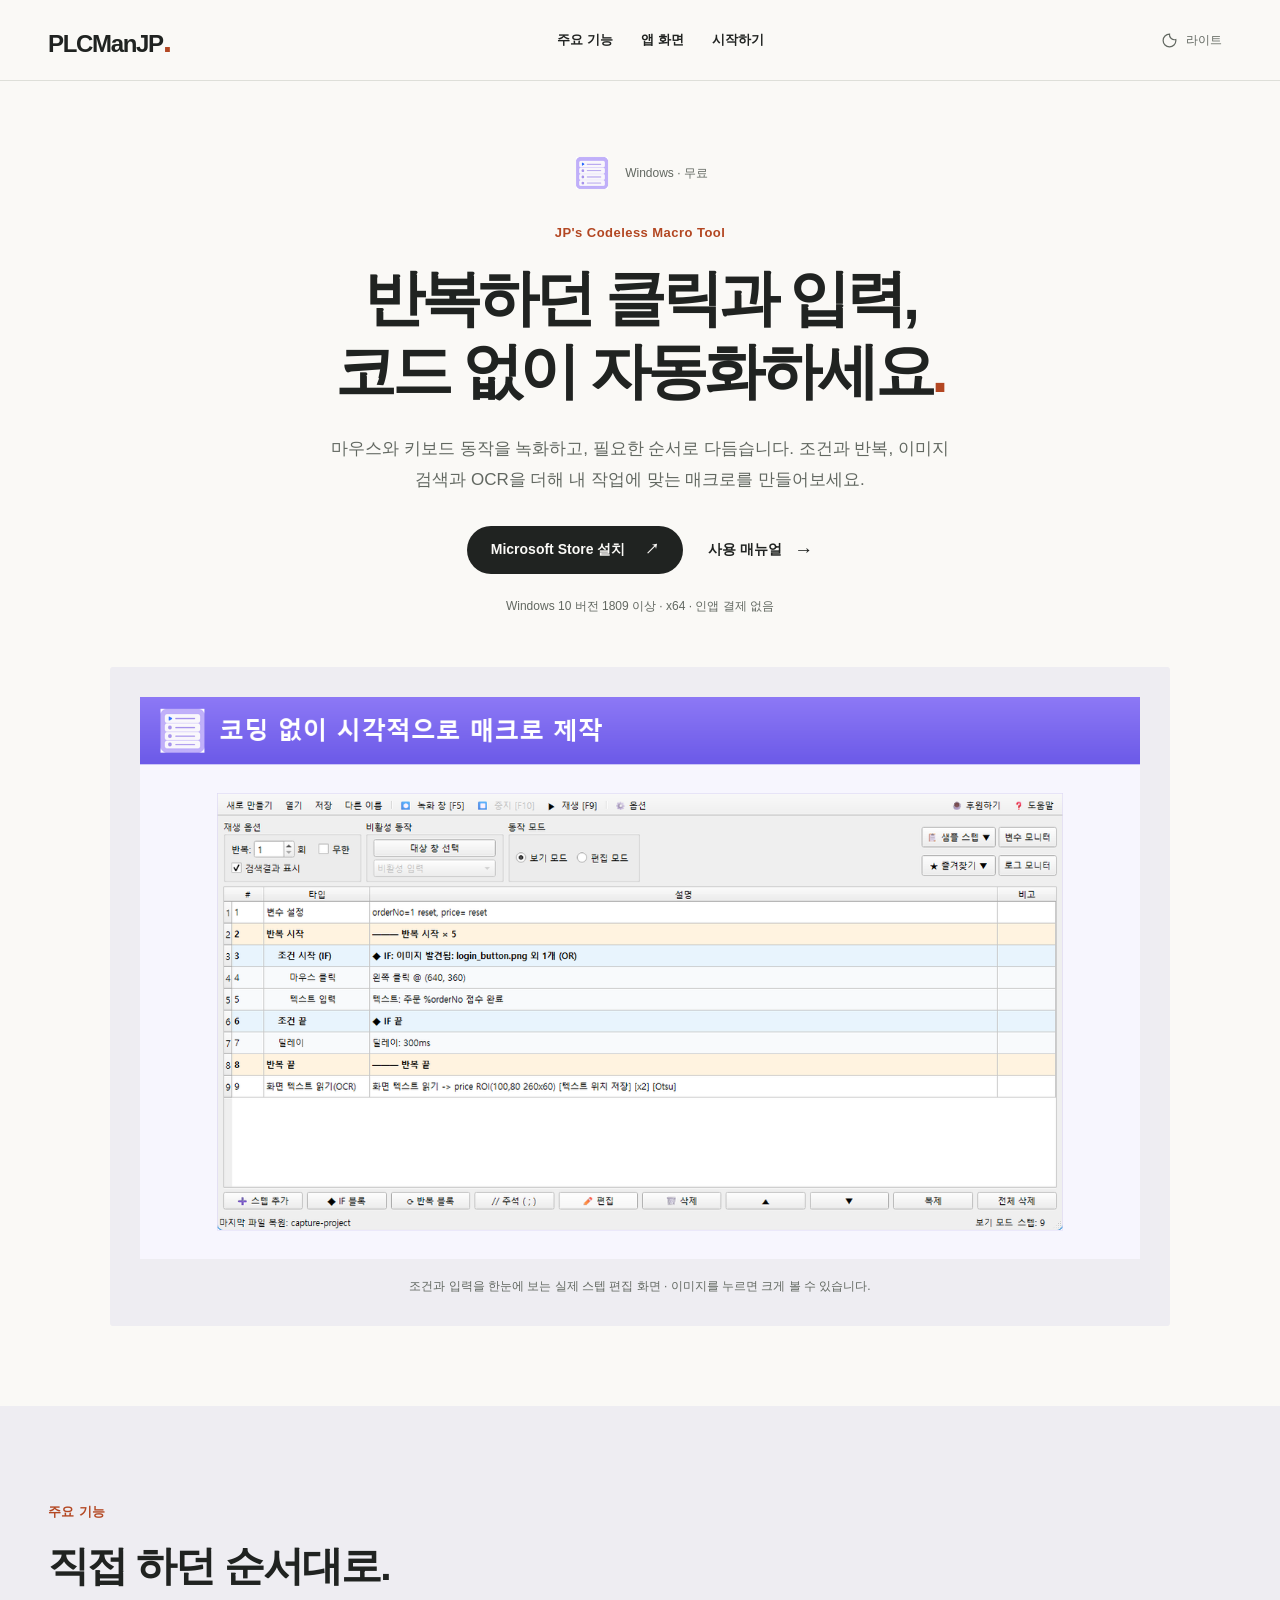
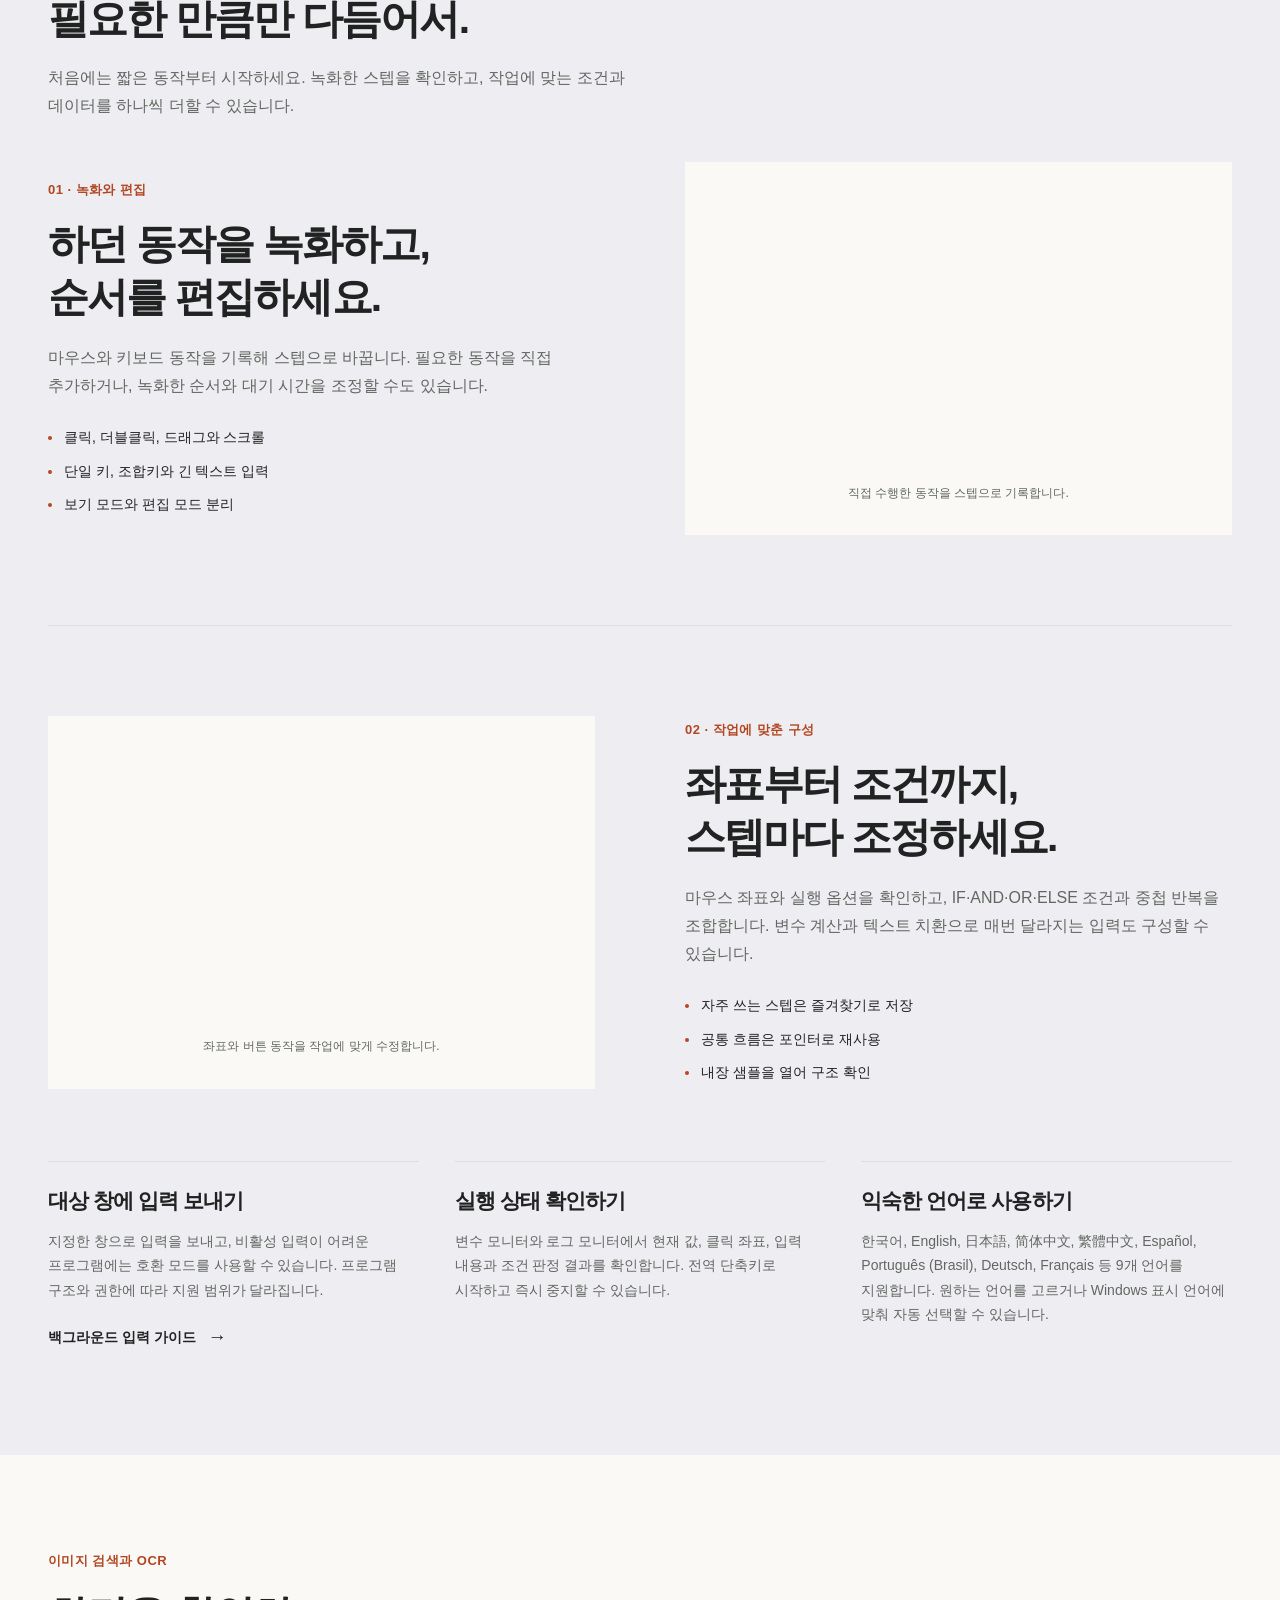
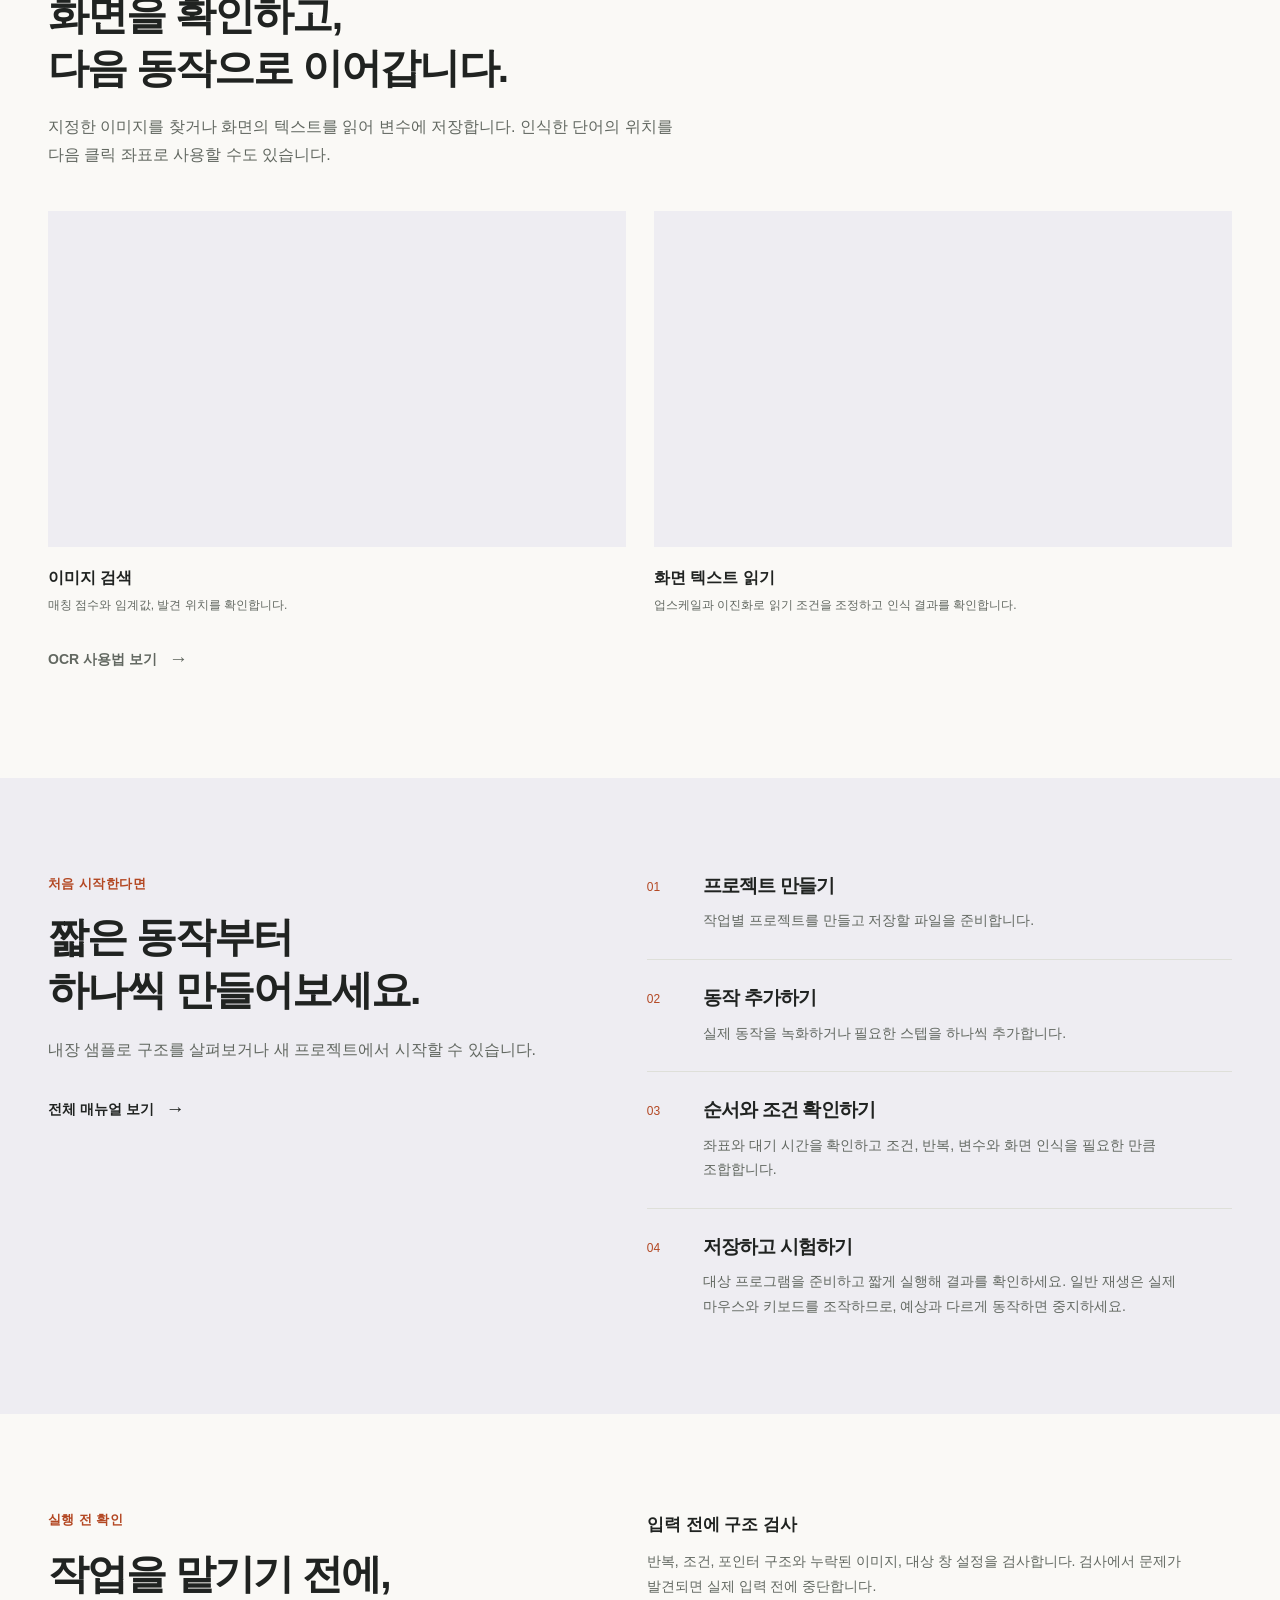
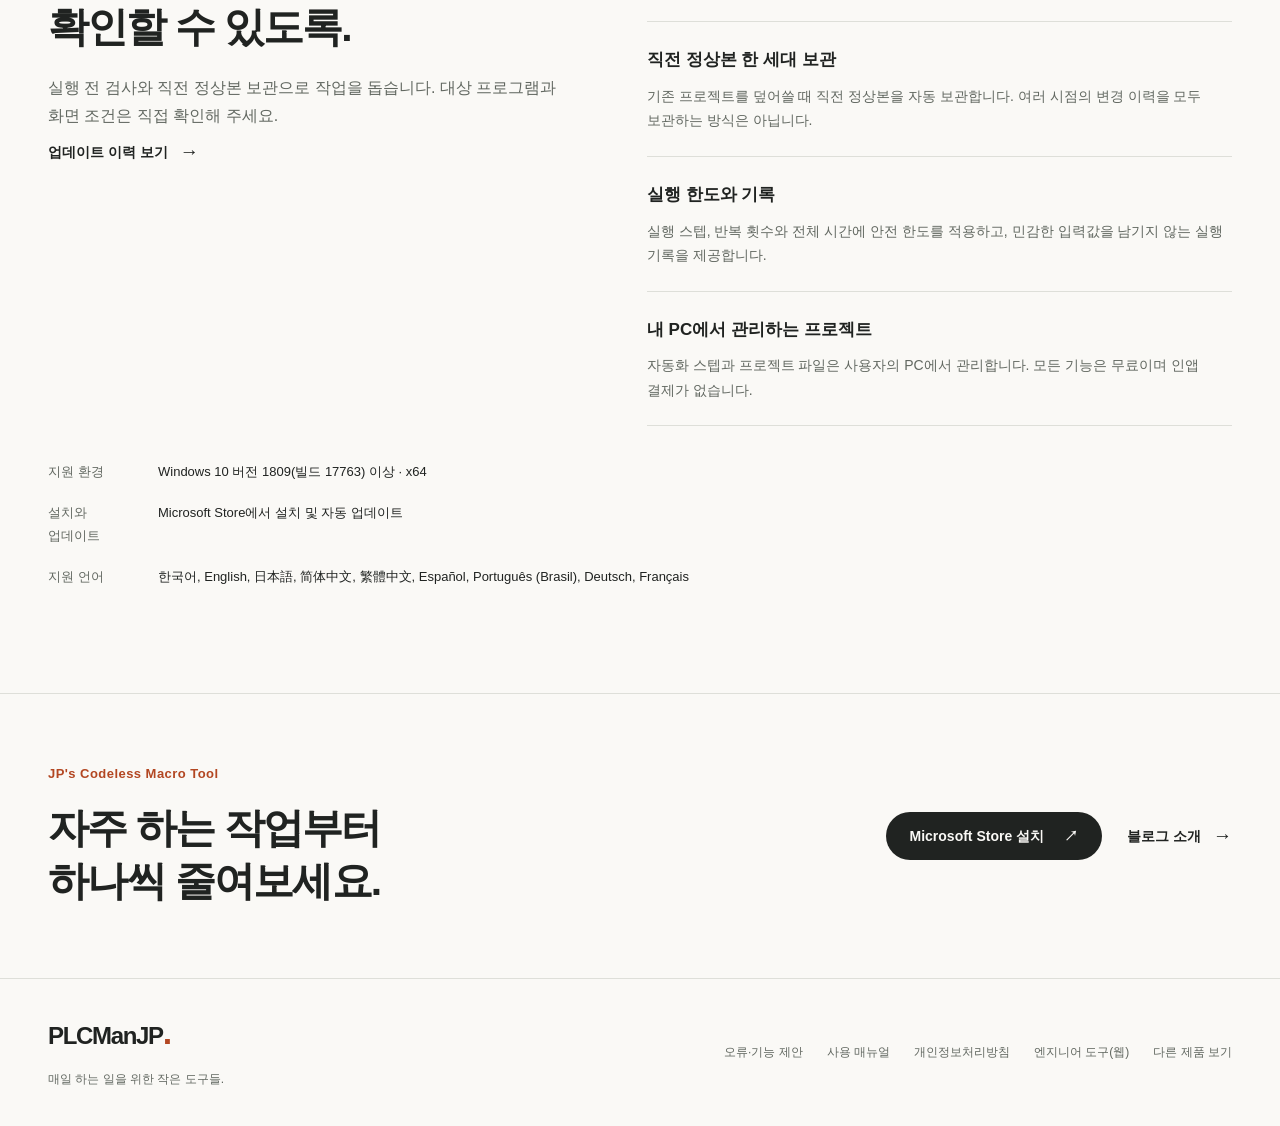
==== commit f3b1bfd1: "Redesign product landing with a restrained screenshot-first layout" ====
--- a/index.html
+++ b/index.html
@@ -2,15 +2,15 @@
 <html lang="ko">
 <head>
 <meta charset="utf-8">
-<meta http-equiv="Content-Security-Policy" content="default-src 'none'; base-uri 'none'; connect-src 'none'; font-src 'none'; form-action 'none'; frame-src 'none'; img-src 'self'; manifest-src 'none'; media-src 'none'; object-src 'none'; script-src 'self' 'sha256-3tI06W5hc4iMHpqPGVKEwUZ9m4qkJTQKnG6tr3CJ4XI='; script-src-attr 'none'; style-src 'self'; style-src-attr 'none'; worker-src 'none'">
+<meta http-equiv="Content-Security-Policy" content="default-src 'none'; base-uri 'none'; connect-src 'none'; font-src 'none'; form-action 'none'; frame-src 'none'; img-src 'self'; manifest-src 'none'; media-src 'none'; object-src 'none'; script-src 'self' 'sha256-wxtju2rjdLhRCAQd9HSDwzokj/FY8peNwnr3/aViyqA='; script-src-attr 'none'; style-src 'self'; style-src-attr 'none'; worker-src 'none'">
 <meta name="referrer" content="no-referrer">
 <meta name="viewport" content="width=device-width, initial-scale=1">
 <meta name="description" content="코딩 없이 마우스와 키보드 반복 작업을 자동화하는 무료 Windows 도구, JP's Codeless Macro Tool을 소개합니다.">
-<meta name="theme-color" id="themeColor" content="#f5f7fb">
+<meta name="theme-color" id="themeColor" data-theme-light="#faf9f6" data-theme-dark="#181a19" content="#faf9f6">
 <meta property="og:site_name" content="PLCManJP">
 <meta property="og:locale" content="ko_KR">
 <meta property="og:title" content="JP's Codeless Macro Tool | 코드 없이 만드는 Windows 자동화">
-<meta property="og:description" content="녹화와 스텝 조립, 실행 전 검증, 6개 언어 UI, 이미지 검색과 OCR까지. 반복 업무를 눈에 보이는 흐름으로 자동화하세요.">
+<meta property="og:description" content="녹화와 스텝 조립, 실행 전 검증, 9개 언어 UI, 이미지 검색과 OCR까지. 반복 업무를 눈에 보이는 흐름으로 자동화하세요.">
 <meta property="og:type" content="website">
 <meta property="og:url" content="https://plcmanjp.github.io/codeless-macro-tool/">
 <meta property="og:image" content="https://plcmanjp.github.io/codeless-macro-tool/assets/promo-super-hero.png">
@@ -23,336 +23,161 @@
 <link rel="icon" href="./favicon.svg" type="image/svg+xml">
 <link rel="icon" href="./assets/app-icon.png" type="image/png">
 <link rel="apple-touch-icon" href="./apple-touch-icon.png">
-<link rel="stylesheet" href="./assets/product.css?v=20260729">
-<link rel="stylesheet" href="./assets/styles.css?v=20260809-2">
+<link rel="stylesheet" href="./assets/product.css?v=20261024">
+<link rel="stylesheet" href="./assets/styles.css?v=20261024">
 <script src="./assets/theme-init.js"></script>
 </head>
-<body>
+<body class="page-macro">
   <a class="skip-link" href="#content">본문으로 바로가기</a>
-
   <header class="site-header">
     <div class="shell header-inner">
-      <a class="brand" href="https://plcmanjp.github.io/" aria-label="PLCManJP 제품 허브로 이동">
-        <img src="./assets/app-icon.png" width="40" height="40" alt="">
-        <span>
-          <strong>JP's Codeless Macro Tool</strong>
-          <small>by PLCManJP</small>
-        </span>
-      </a>
+      <a class="site-brand" href="https://plcmanjp.github.io/" aria-label="PLCManJP 홈">PLCManJP<span aria-hidden="true">.</span></a>
       <nav class="top-nav" aria-label="페이지 내 이동">
         <a href="#features">주요 기능</a>
-        <a href="#app-screens">실제 화면</a>
-        <a href="#workflow">사용 흐름</a>
-        <a href="https://plcman.tistory.com/211">사용 매뉴얼</a>
+        <a href="#app-screens">앱 화면</a>
+        <a href="#workflow">시작하기</a>
       </nav>
       <button class="theme-button" id="themeButton" type="button" aria-label="테마 전환: 현재 라이트">
-        <span aria-hidden="true">◐</span>
+        <svg aria-hidden="true" focusable="false" viewBox="0 0 24 24"><path d="M12 3a9 9 0 1 0 9 9c0-.47-.04-.93-.11-1.38A7 7 0 0 1 12 3Z"/></svg>
         <span id="themeLabel">라이트</span>
       </button>
     </div>
   </header>
 
-  <main id="content">
-    <section class="hero">
-      <div class="hero-glow hero-glow-one" aria-hidden="true"></div>
-      <div class="hero-glow hero-glow-two" aria-hidden="true"></div>
-      <div class="shell hero-grid">
-        <div class="hero-copy">
-          <div class="eyebrow"><span class="status-dot"></span> Windows / 무료 / 6개 언어</div>
-          <h1>반복 업무를<br><span>눈에 보이는 자동화</span>로</h1>
-          <p class="hero-lead">마우스와 키보드 동작을 녹화하거나 스텝으로 조립하세요. 실행 전 검증과 직전 정상본 보관이 작업을 지키고, 조건, 반복, 변수, 이미지 검색과 OCR이 실제 업무 흐름을 완성합니다.</p>
-          <div class="hero-actions">
-            <a class="button button-primary" href="https://apps.microsoft.com/detail/9NXX9L2ZW52W">
-              <svg aria-hidden="true" focusable="false" width="18" height="18" viewBox="0 0 24 24" fill="none"><path d="M5.5 8.5h13l1 11h-15l1-11Z" stroke="currentColor" stroke-width="1.7" stroke-linejoin="round"/><path d="M8.5 9V6.75a3.5 3.5 0 0 1 7 0V9" stroke="currentColor" stroke-width="1.7" stroke-linecap="round"/><path d="M8 12h3v3H8v-3Zm4 0h3v3h-3v-3Zm-4 4h3v3H8v-3Zm4 0h3v3h-3v-3Z" fill="currentColor"/></svg>
-              Microsoft Store 설치
-              <span aria-hidden="true">↗</span>
-            </a>
-            <a class="button button-secondary" href="#features">기능 살펴보기</a>
-          </div>
-          <ul class="hero-facts" aria-label="제품 특징">
-            <li><span aria-hidden="true">✓</span> 6개 언어 UI</li>
-            <li><span aria-hidden="true">✓</span> 실행 전 구조 검사</li>
-            <li><span aria-hidden="true">✓</span> Store 자동 업데이트</li>
-          </ul>
-        </div>
-
-        <div class="hero-visual" id="screens">
-          <figure class="promo-hero">
-            <img src="./assets/promo-super-hero.png" width="1920" height="1080" fetchpriority="high" alt="마우스, 스텝 카드, 이미지 검색, OCR과 재생이 연결된 자동화 흐름">
-          </figure>
-          <div class="floating-card floating-card-top">
-            <span class="floating-icon">✓</span>
-            <span><strong>CHECK</strong> 실행 전 구조 검사</span>
-          </div>
-          <div class="floating-card floating-card-bottom">
-            <span class="floating-icon floating-icon-play">▶</span>
-            <span><strong>PLAY</strong> 검증 후 안전하게 재생</span>
-          </div>
-        </div>
-      </div>
-    </section>
-
-    <section class="proof-strip" aria-label="핵심 가치">
-      <div class="shell proof-grid">
-        <div><strong>코딩 0줄</strong><span>화면에서 순서를 조립</span></div>
-        <div><strong>6개 언어</strong><span>Windows 언어에 맞춘 화면</span></div>
-        <div><strong>실행 전 검증</strong><span>문제가 있으면 입력 전에 중단</span></div>
-        <div><strong>정상본 보관</strong><span>직전 정상 프로젝트 한 세대 유지</span></div>
-      </div>
-    </section>
-
-    <section class="section section-intro">
-      <div class="shell">
-        <div class="section-heading centered">
-          <p class="kicker">MADE FOR REAL WORK</p>
-          <h2>매일 되풀이하는 일을<br>더 짧고, 더 확실하게</h2>
-          <p>정해진 화면을 클릭하고, 값을 입력하고, 결과를 확인하는 업무라면 자동화 흐름으로 바꿀 수 있습니다.</p>
-        </div>
-        <div class="use-case-grid">
-          <article class="use-card">
-            <span class="use-number">01</span>
-            <h3>반복 입력</h3>
-            <p>같은 양식에 다른 번호와 값을 차례대로 넣는 작업을 변수와 반복으로 처리합니다.</p>
-          </article>
-          <article class="use-card">
-            <span class="use-number">02</span>
-            <h3>화면 확인</h3>
-            <p>버튼이나 알림이 나타날 때까지 기다리고, 이미지와 텍스트를 인식해 다음 동작을 결정합니다.</p>
-          </article>
-          <article class="use-card">
-            <span class="use-number">03</span>
-            <h3>정해진 절차</h3>
-            <p>여러 프로그램을 오가며 반복하는 클릭과 키 입력 순서를 재사용 가능한 매크로로 저장합니다.</p>
-          </article>
-        </div>
-      </div>
-    </section>
-
-    <section class="section features-section" id="features">
+  <main id="content" tabindex="-1">
+    <section class="hero shell hero-wide" aria-labelledby="hero-title">
+      <div class="hero-copy">
+        <div class="product-identity"><img src="./assets/app-icon.png" width="150" height="150" alt=""><span>Windows · 무료</span></div>
+        <p class="eyebrow">JP's Codeless Macro Tool</p>
+        <h1 id="hero-title">반복하던 클릭과 입력,<br>코드 없이 자동화하세요<span class="accent">.</span></h1>
+        <p class="hero-lead">마우스와 키보드 동작을 녹화하고, 필요한 순서로 다듬습니다. 조건과 반복, 이미지 검색과 OCR을 더해 내 작업에 맞는 매크로를 만들어보세요.</p>
+        <div class="actions">
+          <a class="button" href="https://apps.microsoft.com/detail/9NXX9L2ZW52W">Microsoft Store 설치 <span aria-hidden="true">↗</span></a>
+          <a class="text-link" href="https://plcman.tistory.com/211">사용 매뉴얼 <span aria-hidden="true">→</span></a>
+        </div>
+        <p class="hero-note">Windows 10 버전 1809 이상 · x64 · 인앱 결제 없음</p>
+      </div>
+      <figure class="hero-visual" id="screens">
+        <a href="./assets/app-screen-overview.png" aria-label="자동화 스텝 편집 화면 원본 보기"><img src="./assets/app-screen-overview.png" width="1366" height="768" fetchpriority="high" decoding="async" alt="Codeless Macro Tool 실제 메인 화면: 조건, 반복, 클릭, 텍스트 입력과 OCR 스텝을 순서대로 편집"></a>
+        <figcaption>조건과 입력을 한눈에 보는 실제 스텝 편집 화면 · 이미지를 누르면 크게 볼 수 있습니다.</figcaption>
+      </figure>
+    </section>
+
+    <section class="section soft-section" id="features" aria-labelledby="features-title">
       <div class="shell">
         <div class="section-heading">
-          <p class="kicker">CAPABILITIES</p>
-          <h2>단순한 매크로보다<br>한 단계 더 깊게</h2>
-          <p>녹화한 동작 위에 판단과 데이터를 더해, 실제 업무에 맞는 자동화 흐름을 구성합니다.</p>
-        </div>
-
-        <div class="feature-grid">
-          <article class="feature-card feature-card-wide feature-card-purple">
-            <div class="feature-copy">
-              <span class="feature-label">BUILD</span>
-              <h3>녹화하고, 스텝으로 다듬기</h3>
-              <p>실제 마우스와 키보드 동작을 녹화해 스텝으로 바꾸고, 필요한 곳만 직접 추가하거나 순서를 조정할 수 있습니다.</p>
-              <ul class="mini-list">
-                <li>클릭, 더블클릭, 드래그와 스크롤</li>
-                <li>단일 키, 조합키와 긴 텍스트 입력</li>
-                <li>보기 모드와 편집 모드 분리</li>
-              </ul>
-            </div>
-            <div class="step-demo" aria-label="자동화 스텝 예시">
-              <div><span>1</span><b>반복 시작</b><em>5회</em></div>
-              <div><span>2</span><b>마우스 클릭</b><em>좌표 선택</em></div>
-              <div><span>3</span><b>텍스트 입력</b><em>{변수}</em></div>
-              <div><span>4</span><b>반복 끝</b><em>완료</em></div>
-            </div>
-          </article>
-
-          <article class="feature-card">
-            <span class="feature-label">LOGIC</span>
-            <h3>조건, 반복, 변수</h3>
-            <p>IF, AND, OR, ELSE 분기와 중첩 반복, 변수 계산, 텍스트 치환으로 상황에 따라 달라지는 흐름을 만듭니다.</p>
-            <div class="logic-map" aria-hidden="true">
-              <span>IF 화면 확인</span>
-              <i></i>
-              <span class="logic-success">실행</span>
-              <span class="logic-fallback">다시 대기</span>
-            </div>
-          </article>
-
-          <article class="feature-card feature-card-blue">
-            <span class="feature-label">REUSE</span>
-            <h3>즐겨찾기와 포인터</h3>
-            <p>자주 쓰는 스텝과 공통 흐름을 저장해 여러 매크로에서 다시 사용합니다. 내장 샘플로 처음부터 빠르게 시작할 수도 있습니다.</p>
-            <div class="chip-row" aria-hidden="true">
-              <span>로그인</span><span>데이터 입력</span><span>결과 저장</span>
-            </div>
-          </article>
-
-          <article class="feature-card feature-card-wide media-card">
-            <div class="media-image">
-              <img src="./assets/app-ocr-recognition.png" width="1366" height="768" loading="lazy" alt="주문번호와 결제 금액을 실제 OCR로 읽어 단어 목록과 인식 영역을 표시한 화면">
-            </div>
-            <div class="feature-copy">
-              <span class="feature-label">SEE</span>
-              <h3>이미지와 화면 텍스트 읽기</h3>
-              <p>화면에서 지정한 이미지를 찾거나, 선택 영역의 텍스트를 OCR로 읽어 변수에 저장합니다. 인식한 위치를 다음 클릭 좌표로 사용할 수도 있습니다.</p>
-              <ul class="mini-list">
-                <li>지정 영역의 텍스트를 변수에 저장</li>
-                <li>인식한 단어 위치를 다음 클릭 좌표로 사용</li>
-                <li>업스케일과 이진화로 읽기 조건 조정</li>
-              </ul>
-              <a class="text-link" href="https://plcman.tistory.com/234">OCR 사용법 보기 <span aria-hidden="true">→</span></a>
-            </div>
-          </article>
-
-          <article class="feature-card feature-card-wide media-card media-card-reverse promo-feature-card">
-            <div class="feature-copy">
-              <span class="feature-label">SAFE</span>
-              <h3>실행 전 검사와 정상본 복구</h3>
-              <p>반복, 조건, 포인터 구조와 누락된 이미지, 대상 창 설정을 재생 전에 확인합니다. 기존 프로젝트를 덮어쓸 때는 직전 정상본을 자동으로 한 세대 보관합니다.</p>
-              <ul class="mini-list">
-                <li>문제가 있으면 실제 입력을 시작하기 전에 중단</li>
-                <li>실행 스텝, 반복 횟수와 전체 시간에 안전 한도 적용</li>
-                <li>민감한 입력값을 남기지 않는 실행 기록</li>
-              </ul>
-              <a class="text-link" href="https://plcman.tistory.com/229">전체 업데이트 이력 보기 <span aria-hidden="true">→</span></a>
-            </div>
-            <div class="media-image promo-art-square">
-              <img src="./assets/promo-box.png" width="1080" height="1080" loading="lazy" alt="마우스, 재생, 이미지 검색과 OCR이 스텝 카드에 연결된 3D 자동화 흐름">
-            </div>
-          </article>
-
-          <article class="feature-card feature-card-wide media-card media-card-reverse">
-            <div class="feature-copy">
-              <span class="feature-label">CONTROL</span>
-              <h3>대상 창을 정하고 백그라운드로 입력</h3>
-              <p>지정한 창으로 마우스와 키보드 입력을 보내고, 비활성 입력이 어려운 프로그램에는 호환 모드를 사용할 수 있습니다.</p>
-              <p class="feature-note">프로그램 구조와 권한에 따라 백그라운드 입력 지원 범위는 달라질 수 있습니다.</p>
-              <a class="text-link" href="https://plcman.tistory.com/240">백그라운드 입력 가이드 <span aria-hidden="true">→</span></a>
-            </div>
-            <div class="media-image">
-              <img src="./assets/app-background.png" width="900" height="580" loading="lazy" alt="메인 창 상단에 비활성 동작 대상 창 선택 영역이 표시된 화면">
-            </div>
-          </article>
-
-          <article class="feature-card">
-            <span class="feature-label">MONITOR</span>
-            <h3>실행 상태를 실시간 확인</h3>
-            <p>변수 모니터와 로그 모니터에서 현재 값, 클릭 좌표, 입력 내용, 조건 판정 결과를 실행 중에 확인합니다.</p>
-            <div class="monitor-demo" aria-hidden="true">
-              <span><i></i> 스텝 12 실행 중</span>
-              <span>주문번호 <b>A-2048</b></span>
-              <span>조건 결과 <b class="monitor-ok">일치</b></span>
-            </div>
-          </article>
-
-          <article class="feature-card feature-card-blue">
-            <span class="feature-label">LANGUAGE</span>
-            <h3>6개 언어로 같은 작업 흐름</h3>
-            <p>한국어, English, 日本語, 简体中文, 繁體中文, Español 가운데 원하는 언어를 고르거나 Windows 표시 언어에 맞춰 자동 선택할 수 있습니다.</p>
-            <div class="chip-row language-chips" aria-hidden="true">
-              <span>한국어</span><span>English</span><span>日本語</span><span>中文</span><span>Español</span>
-            </div>
-          </article>
-        </div>
-      </div>
-    </section>
-
-    <section class="section app-screens-section" id="app-screens">
-      <div class="shell">
-        <div class="section-heading centered">
-          <p class="kicker">REAL APP SCREENS</p>
-          <h2>실제 화면으로 보는<br>자동화 제작 흐름</h2>
-          <p>녹화한 동작을 스텝으로 정리하고, 좌표와 조건을 편집한 뒤 이미지 검색과 OCR까지 연결하는 실제 앱 화면입니다.</p>
-        </div>
-        <div class="app-screen-grid">
-          <figure class="app-screen-featured">
-            <div><img src="./assets/app-screen-overview.png" width="1366" height="768" loading="lazy" alt="조건, 반복, 마우스 클릭, 텍스트 입력과 OCR 스텝이 표로 구성된 실제 앱 메인 화면"></div>
-            <figcaption><strong>자동화 흐름 한눈에 보기</strong><span>조건, 반복, 입력과 OCR을 한 프로젝트에서 구성</span></figcaption>
+          <p class="eyebrow">주요 기능</p>
+          <h2 id="features-title">직접 하던 순서대로.<br>필요한 만큼만 다듬어서.</h2>
+          <p>처음에는 짧은 동작부터 시작하세요. 녹화한 스텝을 확인하고, 작업에 맞는 조건과 데이터를 하나씩 더할 수 있습니다.</p>
+        </div>
+        <article class="feature-row">
+          <div class="feature-copy">
+            <p class="eyebrow">01 · 녹화와 편집</p>
+            <h3>하던 동작을 녹화하고,<br>순서를 편집하세요.</h3>
+            <p>마우스와 키보드 동작을 기록해 스텝으로 바꿉니다. 필요한 동작을 직접 추가하거나, 녹화한 순서와 대기 시간을 조정할 수도 있습니다.</p>
+            <ul class="bullet-list"><li>클릭, 더블클릭, 드래그와 스크롤</li><li>단일 키, 조합키와 긴 텍스트 입력</li><li>보기 모드와 편집 모드 분리</li></ul>
+          </div>
+          <figure class="feature-visual">
+            <a href="./assets/app-screen-recording.png" aria-label="동작 녹화 화면 원본 보기"><img src="./assets/app-screen-recording.png" width="1366" height="768" loading="lazy" decoding="async" alt="마우스 이동과 클릭, 키보드 입력이 순서대로 기록된 실제 녹화 화면"></a>
+            <figcaption>직접 수행한 동작을 스텝으로 기록합니다.</figcaption>
           </figure>
-          <figure>
-            <div><img src="./assets/app-screen-recording.png" width="1366" height="768" loading="lazy" alt="마우스 이동과 클릭, 키보드 입력이 순서대로 기록된 동작 녹화 화면"></div>
-            <figcaption><strong>마우스와 키보드 동작 녹화</strong><span>직접 수행한 동작을 순서가 있는 스텝으로 수집</span></figcaption>
+        </article>
+        <article class="feature-row reverse">
+          <div class="feature-copy">
+            <p class="eyebrow">02 · 작업에 맞춘 구성</p>
+            <h3>좌표부터 조건까지,<br>스텝마다 조정하세요.</h3>
+            <p>마우스 좌표와 실행 옵션을 확인하고, IF·AND·OR·ELSE 조건과 중첩 반복을 조합합니다. 변수 계산과 텍스트 치환으로 매번 달라지는 입력도 구성할 수 있습니다.</p>
+            <ul class="bullet-list"><li>자주 쓰는 스텝은 즐겨찾기로 저장</li><li>공통 흐름은 포인터로 재사용</li><li>내장 샘플을 열어 구조 확인</li></ul>
+          </div>
+          <figure class="feature-visual">
+            <a href="./assets/app-screen-step-edit.png" aria-label="스텝 편집 화면 원본 보기"><img src="./assets/app-screen-step-edit.png" width="1366" height="768" loading="lazy" decoding="async" alt="마우스 좌표와 버튼 동작, 실행 옵션을 조정하는 실제 스텝 편집 화면"></a>
+            <figcaption>좌표와 버튼 동작을 작업에 맞게 수정합니다.</figcaption>
           </figure>
-          <figure>
-            <div><img src="./assets/app-screen-step-edit.png" width="1366" height="768" loading="lazy" alt="마우스 좌표와 버튼 동작을 조정하는 실제 스텝 편집 화면"></div>
-            <figcaption><strong>모든 단계를 상세히 편집</strong><span>좌표, 버튼과 실행 옵션을 작업에 맞게 조정</span></figcaption>
-          </figure>
-          <figure>
-            <div><img src="./assets/app-screen-image-search-result.png" width="1366" height="768" loading="lazy" alt="주문 처리 완료 이미지를 실제로 찾아 점수와 발견 위치를 표시한 이미지 검색 결과 화면"></div>
-            <figcaption><strong>이미지 검색 결과를 바로 확인</strong><span>매칭 점수, 임계값과 발견 위치를 실제 결과로 확인</span></figcaption>
-          </figure>
-          <figure>
-            <div><img src="./assets/app-screen-ocr-result.png" width="1366" height="768" loading="lazy" alt="주문번호와 결제 금액을 실제 OCR로 읽어 단어 박스와 인식 목록을 표시한 화면"></div>
-            <figcaption><strong>OCR로 화면의 텍스트 인식</strong><span>실제 인식 결과와 저장 변수, 다음 동작의 좌표를 한눈에 확인</span></figcaption>
-          </figure>
-        </div>
-      </div>
-    </section>
-
-    <section class="section workflow-section" id="workflow">
+        </article>
+        <div class="detail-grid">
+          <article><h3>대상 창에 입력 보내기</h3><p>지정한 창으로 입력을 보내고, 비활성 입력이 어려운 프로그램에는 호환 모드를 사용할 수 있습니다. 프로그램 구조와 권한에 따라 지원 범위가 달라집니다.</p><a class="text-link" href="https://plcman.tistory.com/240">백그라운드 입력 가이드 <span aria-hidden="true">→</span></a></article>
+          <article><h3>실행 상태 확인하기</h3><p>변수 모니터와 로그 모니터에서 현재 값, 클릭 좌표, 입력 내용과 조건 판정 결과를 확인합니다. 전역 단축키로 시작하고 즉시 중지할 수 있습니다.</p></article>
+          <article><h3>익숙한 언어로 사용하기</h3><p>한국어, English, 日本語, 简体中文, 繁體中文, Español, Português (Brasil), Deutsch, Français 등 9개 언어를 지원합니다. 원하는 언어를 고르거나 Windows 표시 언어에 맞춰 자동 선택할 수 있습니다.</p></article>
+        </div>
+      </div>
+    </section>
+
+    <section class="section shell" id="app-screens" aria-labelledby="screens-title">
+      <div class="section-heading">
+        <p class="eyebrow">이미지 검색과 OCR</p>
+        <h2 id="screens-title">화면을 확인하고,<br>다음 동작으로 이어갑니다.</h2>
+        <p>지정한 이미지를 찾거나 화면의 텍스트를 읽어 변수에 저장합니다. 인식한 단어의 위치를 다음 클릭 좌표로 사용할 수도 있습니다.</p>
+      </div>
+      <div class="screen-grid desktop-screens">
+        <figure>
+          <a href="./assets/app-screen-image-search-result.png" aria-label="이미지 검색 결과 화면 원본 보기"><img src="./assets/app-screen-image-search-result.png" width="1366" height="768" loading="lazy" decoding="async" alt="주문 처리 완료 이미지를 찾아 매칭 점수와 발견 위치를 표시한 실제 검색 결과 화면"></a>
+          <figcaption><strong>이미지 검색</strong><span>매칭 점수와 임계값, 발견 위치를 확인합니다.</span></figcaption>
+        </figure>
+        <figure>
+          <a href="./assets/app-screen-ocr-result.png" aria-label="OCR 인식 결과 화면 원본 보기"><img src="./assets/app-screen-ocr-result.png" width="1366" height="768" loading="lazy" decoding="async" alt="주문번호와 결제 금액을 읽어 단어 박스와 인식 목록을 보여주는 실제 OCR 화면"></a>
+          <figcaption><strong>화면 텍스트 읽기</strong><span>업스케일과 이진화로 읽기 조건을 조정하고 인식 결과를 확인합니다.</span></figcaption>
+        </figure>
+      </div>
+      <p class="screen-note"><a class="text-link" href="https://plcman.tistory.com/234">OCR 사용법 보기 <span aria-hidden="true">→</span></a></p>
+    </section>
+
+    <section class="section soft-section" id="workflow" aria-labelledby="workflow-title">
       <div class="shell workflow-grid">
-        <div class="section-heading sticky-heading">
-          <p class="kicker">HOW IT WORKS</p>
-          <h2>처음부터 실행까지<br>네 단계면 충분합니다</h2>
-          <p>내장 샘플을 열어 구조를 확인하거나, 새 프로젝트에서 바로 시작하세요.</p>
-          <a class="button button-secondary" href="https://plcman.tistory.com/211">전체 매뉴얼 열기 <span aria-hidden="true">↗</span></a>
+        <div class="section-heading">
+          <p class="eyebrow">처음 시작한다면</p>
+          <h2 id="workflow-title">짧은 동작부터<br>하나씩 만들어보세요.</h2>
+          <p>내장 샘플로 구조를 살펴보거나 새 프로젝트에서 시작할 수 있습니다.</p>
+          <a class="text-link" href="https://plcman.tistory.com/211">전체 매뉴얼 보기 <span aria-hidden="true">→</span></a>
         </div>
         <ol class="workflow-list">
-          <li>
-            <span>01</span>
-            <div><h3>프로젝트 만들기</h3><p>작업별 프로젝트를 만들고 자동화 흐름을 저장할 파일을 준비합니다.</p></div>
-          </li>
-          <li>
-            <span>02</span>
-            <div><h3>동작 가져오기</h3><p>녹화로 실제 동작을 가져오거나 필요한 스텝을 하나씩 추가합니다.</p></div>
-          </li>
-          <li>
-            <span>03</span>
-            <div><h3>판단과 데이터 더하기</h3><p>조건, 반복, 변수, 이미지 검색과 OCR을 필요한 만큼 조합합니다.</p></div>
-          </li>
-          <li>
-            <span>04</span>
-            <div><h3>저장하고 실행하기</h3><p>실행 버튼이나 전역 단축키로 재생하고 모니터에서 결과를 확인합니다.</p></div>
-          </li>
+          <li><span>01</span><div><h3>프로젝트 만들기</h3><p>작업별 프로젝트를 만들고 저장할 파일을 준비합니다.</p></div></li>
+          <li><span>02</span><div><h3>동작 추가하기</h3><p>실제 동작을 녹화하거나 필요한 스텝을 하나씩 추가합니다.</p></div></li>
+          <li><span>03</span><div><h3>순서와 조건 확인하기</h3><p>좌표와 대기 시간을 확인하고 조건, 반복, 변수와 화면 인식을 필요한 만큼 조합합니다.</p></div></li>
+          <li><span>04</span><div><h3>저장하고 시험하기</h3><p>대상 프로그램을 준비하고 짧게 실행해 결과를 확인하세요. 일반 재생은 실제 마우스와 키보드를 조작하므로, 예상과 다르게 동작하면 중지하세요.</p></div></li>
         </ol>
       </div>
     </section>
 
-    <section class="section trust-section">
-      <div class="shell trust-grid">
-        <div class="trust-copy">
-          <p class="kicker">CLEAR &amp; PRACTICAL</p>
-          <h2>필요한 것만 담은<br>무료 Windows 도구</h2>
-          <p>모든 기능을 무료로 사용할 수 있고 인앱 결제가 없습니다. Microsoft Store에서 설치하면 새 버전이 자동으로 업데이트됩니다.</p>
+    <section class="section shell" aria-labelledby="checks-title">
+      <div class="trust-grid">
+        <div class="section-heading">
+          <p class="eyebrow">실행 전 확인</p>
+          <h2 id="checks-title">작업을 맡기기 전에,<br>확인할 수 있도록.</h2>
+          <p>실행 전 검사와 직전 정상본 보관으로 작업을 돕습니다. 대상 프로그램과 화면 조건은 직접 확인해 주세요.</p>
+          <a class="text-link" href="https://plcman.tistory.com/229">업데이트 이력 보기 <span aria-hidden="true">→</span></a>
         </div>
         <div class="trust-list">
-          <div><span aria-hidden="true">✓</span><p><strong>6개 언어 UI</strong>한국어, 영어, 일본어, 중국어 간체와 번체, 스페인어를 자동 선택하거나 직접 바꿀 수 있습니다.</p></div>
-          <div><span aria-hidden="true">✓</span><p><strong>로컬 프로젝트</strong>자동화 스텝과 프로젝트 파일을 사용자의 PC에서 관리합니다.</p></div>
-          <div><span aria-hidden="true">✓</span><p><strong>실행 제어</strong>전역 단축키로 매크로를 시작하고 즉시 중지할 수 있습니다.</p></div>
-          <p class="env-note"><span><b>지원 환경</b> Windows 10 버전 1809(빌드 17763) 이상</span><span><b>아키텍처</b> x64</span><span><b>언어</b> 한국어, English, 日本語, 简体中文, 繁體中文, Español</span></p>
-        </div>
-      </div>
-    </section>
-
-    <section class="final-cta">
-      <div class="shell final-card">
-        <img src="./assets/app-icon.png" width="92" height="92" alt="">
-        <div>
-          <p class="kicker">START AUTOMATING</p>
-          <h2>오늘의 반복을<br>내일도 직접 하지 마세요</h2>
-          <p>JP's Codeless Macro Tool로 첫 자동화 흐름을 만들어보세요.</p>
-        </div>
-        <div class="final-actions">
-          <a class="button button-light" href="https://apps.microsoft.com/detail/9NXX9L2ZW52W">Microsoft Store 설치 <span aria-hidden="true">↗</span></a>
-          <a class="button button-outline-light" href="https://plcman.tistory.com/209">블로그 소개 보기</a>
-        </div>
+          <div><strong>입력 전에 구조 검사</strong><p>반복, 조건, 포인터 구조와 누락된 이미지, 대상 창 설정을 검사합니다. 검사에서 문제가 발견되면 실제 입력 전에 중단합니다.</p></div>
+          <div><strong>직전 정상본 한 세대 보관</strong><p>기존 프로젝트를 덮어쓸 때 직전 정상본을 자동 보관합니다. 여러 시점의 변경 이력을 모두 보관하는 방식은 아닙니다.</p></div>
+          <div><strong>실행 한도와 기록</strong><p>실행 스텝, 반복 횟수와 전체 시간에 안전 한도를 적용하고, 민감한 입력값을 남기지 않는 실행 기록을 제공합니다.</p></div>
+          <div><strong>내 PC에서 관리하는 프로젝트</strong><p>자동화 스텝과 프로젝트 파일은 사용자의 PC에서 관리합니다. 모든 기능은 무료이며 인앱 결제가 없습니다.</p></div>
+        </div>
+      </div>
+      <dl class="spec-list">
+        <div><dt>지원 환경</dt><dd>Windows 10 버전 1809(빌드 17763) 이상 · x64</dd></div>
+        <div><dt>설치와 업데이트</dt><dd>Microsoft Store에서 설치 및 자동 업데이트</dd></div>
+        <div><dt>지원 언어</dt><dd>한국어, English, 日本語, 简体中文, 繁體中文, Español, Português (Brasil), Deutsch, Français</dd></div>
+      </dl>
+    </section>
+
+    <section class="final-cta" aria-labelledby="install-title">
+      <div class="shell final-inner">
+        <div><p class="eyebrow">JP's Codeless Macro Tool</p><h2 id="install-title">자주 하는 작업부터<br>하나씩 줄여보세요.</h2></div>
+        <div class="actions"><a class="button" href="https://apps.microsoft.com/detail/9NXX9L2ZW52W">Microsoft Store 설치 <span aria-hidden="true">↗</span></a><a class="text-link" href="https://plcman.tistory.com/209">블로그 소개 <span aria-hidden="true">→</span></a></div>
       </div>
     </section>
   </main>
 
   <footer class="site-footer">
-    <div class="shell footer-grid">
-      <div>
-        <a class="footer-brand" href="https://plcmanjp.github.io/">PLCManJP</a>
-        <p>제조와 설비 현장을 위한 실용 도구를 만듭니다.</p>
-      </div>
-      <div class="footer-links">
-        <a href="https://apps.microsoft.com/detail/9NXX9L2ZW52W">Microsoft Store</a>
+    <div class="shell footer-inner">
+      <div><a class="site-brand" href="https://plcmanjp.github.io/">PLCManJP<span aria-hidden="true">.</span></a><p>매일 하는 일을 위한 작은 도구들.</p></div>
+      <nav class="footer-links" aria-label="제품 지원과 관련 링크">
+        <a href="https://github.com/plcmanjp/codeless-macro-tool/issues">오류·기능 제안</a>
         <a href="https://plcman.tistory.com/211">사용 매뉴얼</a>
+        <a href="https://plcmanjp.github.io/codeless-macro-tool/privacy/">개인정보처리방침</a>
         <a href="https://plcmanjp.github.io/engineer-tool/">엔지니어 도구(웹)</a>
-        <a href="https://plcmanjp.github.io/codeless-macro-tool/privacy/">개인정보처리방침</a>
         <a href="https://plcmanjp.github.io/">다른 제품 보기</a>
-      </div>
+      </nav>
     </div>
   </footer>
   <script type="application/ld+json">
@@ -365,7 +190,7 @@
         "url": "https://plcmanjp.github.io/codeless-macro-tool/",
         "applicationCategory": "DeveloperApplication",
         "operatingSystem": "Windows 10 1809+ (x64)",
-        "inLanguage": ["ko", "en", "ja", "zh-Hans", "zh-Hant", "es"],
+        "inLanguage": ["ko", "en", "ja", "zh-Hans", "zh-Hant", "es", "pt-BR", "de", "fr"],
         "description": "마우스와 키보드 동작을 녹화하거나 스텝으로 조립해 반복 업무를 자동화하는 Windows 도구. 실행 전 검증, 조건, 반복, 변수, 이미지 검색과 OCR을 지원한다.",
         "image": "https://plcmanjp.github.io/codeless-macro-tool/assets/promo-super-hero.png",
         "installUrl": "https://apps.microsoft.com/detail/9NXX9L2ZW52W",
@@ -385,3 +210,4 @@
   <script src="./assets/theme.js"></script>
 </body>
 </html>
+
--- a/assets/product.css
+++ b/assets/product.css
@@ -1,1333 +1,230 @@
-/* 제품 상세 페이지 공용 셸 — 부모(수퍼바이저) 소유.
-   브랜드 색·제품 전용 블록은 각 <slug>/assets/styles.css 가 덮어쓴다.
-   운영 규칙: .agents/wiki/dev-landing/README.md */
-
+/* PLCManJP product pages — the product, its real screen, and the next step. */
 :root {
   color-scheme: light;
-  --page: #f5f7fb;
-  --page-alt: #edf1f8;
-  --surface: #ffffff;
-  --surface-soft: #f8f9fd;
-  --ink: #171b2b;
-  --muted: #61697b;
-  --faint: #8b93a5;
-  --line: #dde2ec;
-  --line-strong: #cbd2df;
-  --blue: #1769e0;
-  --blue-soft: #eaf3ff;
-  --success: #0c8b67;
-  --shadow: 0 24px 70px rgba(42, 48, 80, .13);
-  --shadow-soft: 0 12px 34px rgba(42, 48, 80, .08);
-  --header: rgba(245, 247, 251, .86);
-}
-
+  --paper: #faf9f6;
+  --surface: #fff;
+  --ink: #202321;
+  --muted: #626861;
+  --line: #dedfd9;
+  --accent: #b34722;
+  --soft: #f0eee7;
+  --focus: #a23c18;
+}
 :root[data-theme="dark"] {
   color-scheme: dark;
-  --page: #0e1119;
-  --page-alt: #121722;
-  --surface: #171c27;
-  --surface-soft: #1b2130;
-  --ink: #f1f3f8;
-  --muted: #aab2c2;
-  --faint: #858fa2;
-  --line: #2a3242;
-  --line-strong: #3a4559;
-  --blue: #64a4ff;
-  --blue-soft: #172b48;
-  --success: #52d7ad;
-  --shadow: 0 24px 70px rgba(0, 0, 0, .34);
-  --shadow-soft: 0 12px 34px rgba(0, 0, 0, .24);
-  --header: rgba(14, 17, 25, .86);
-}
-
-* {
-  box-sizing: border-box;
-}
-
-html {
-  scroll-behavior: smooth;
-}
-
-body {
-  margin: 0;
-  min-width: 320px;
-  background: var(--page);
-  color: var(--ink);
-  font-family: -apple-system, BlinkMacSystemFont, "Segoe UI", "Apple SD Gothic Neo", "Malgun Gothic", sans-serif;
-  line-height: 1.65;
-  -webkit-font-smoothing: antialiased;
-}
-
-img {
-  display: block;
-  height: auto;
-  max-width: 100%;
-}
-
-a {
-  color: inherit;
-  text-decoration: none;
-}
-
-button {
-  font: inherit;
-}
-
-.shell {
-  width: min(1160px, calc(100% - 44px));
-  margin: 0 auto;
-}
-
-.skip-link {
-  position: fixed;
-  top: 12px;
-  left: 12px;
-  z-index: 100;
-  padding: 10px 14px;
-  border-radius: 10px;
-  background: var(--ink);
-  color: var(--page);
-  transform: translateY(-150%);
-}
-
-.skip-link:focus {
-  transform: translateY(0);
-}
-
-.site-header {
-  position: sticky;
-  top: 0;
-  z-index: 30;
-  border-bottom: 1px solid color-mix(in srgb, var(--line) 80%, transparent);
-  background: var(--header);
-  backdrop-filter: blur(18px);
-}
-
-.header-inner {
-  min-height: 76px;
-  display: flex;
-  align-items: center;
-  gap: 28px;
-}
-
-.brand {
-  display: inline-flex;
-  align-items: center;
-  gap: 11px;
-  min-width: 0;
-}
-
-.brand img {
-  flex: 0 0 auto;
-  border-radius: 11px;
-  box-shadow: 0 7px 18px rgba(91, 85, 231, .2);
-}
-
-.brand span {
-  display: flex;
-  flex-direction: column;
-  min-width: 0;
-}
-
-.brand strong {
-  overflow: hidden;
-  font-size: .94rem;
-  letter-spacing: -.02em;
-  text-overflow: ellipsis;
-  white-space: nowrap;
-}
-
-.brand small {
-  color: var(--faint);
-  font-size: .7rem;
-  font-weight: 700;
-  letter-spacing: .08em;
-  text-transform: uppercase;
-}
-
-.top-nav {
-  display: flex;
-  align-items: center;
-  gap: 25px;
-  margin-left: auto;
-  color: var(--muted);
-  font-size: .86rem;
-  font-weight: 650;
-}
-
-.top-nav a:hover {
-  color: var(--ink);
-}
-
-.theme-button {
-  display: inline-flex;
-  align-items: center;
-  gap: 7px;
-  min-width: 82px;
-  justify-content: center;
-  border: 1px solid var(--line);
-  border-radius: 999px;
-  padding: 8px 12px;
-  background: var(--surface);
-  color: var(--ink);
-  cursor: pointer;
-  font-size: .78rem;
-  font-weight: 700;
-}
-
-.theme-button:hover {
-  border-color: var(--brand);
-}
-
-.theme-button:focus-visible,
-a:focus-visible,
-button:focus-visible {
-  outline: 3px solid color-mix(in srgb, var(--brand) 30%, transparent);
-  outline-offset: 3px;
-}
-
-.hero {
-  position: relative;
-  overflow: hidden;
-  padding: 92px 0 84px;
-}
-
-.hero-glow {
-  position: absolute;
-  border-radius: 50%;
-  filter: blur(1px);
-  pointer-events: none;
-}
-
-.hero-glow-one {
-  width: 520px;
-  height: 520px;
-  top: -250px;
-  right: 0;
-  background: radial-gradient(circle, rgba(91, 85, 231, .18), transparent 68%);
-}
-
-.hero-glow-two {
-  width: 440px;
-  height: 440px;
-  left: -230px;
-  bottom: -270px;
-  background: radial-gradient(circle, rgba(23, 105, 224, .12), transparent 68%);
-}
-
-.hero-grid {
-  position: relative;
-  display: grid;
-  grid-template-columns: minmax(0, .92fr) minmax(480px, 1.08fr);
-  align-items: center;
-  gap: 72px;
-}
-
-.eyebrow,
-.kicker {
-  margin: 0;
-  color: var(--brand);
-  font-size: .75rem;
-  font-weight: 800;
-  letter-spacing: .15em;
-  text-transform: uppercase;
-}
-
-.eyebrow {
-  display: inline-flex;
-  align-items: center;
-  gap: 9px;
-  padding: 7px 12px;
-  border: 1px solid color-mix(in srgb, var(--brand) 25%, var(--line));
-  border-radius: 999px;
-  background: color-mix(in srgb, var(--brand-soft) 72%, transparent);
-  letter-spacing: .04em;
-  text-transform: none;
-}
-
-.status-dot {
-  width: 7px;
-  height: 7px;
-  border-radius: 50%;
-  background: var(--success);
-  box-shadow: 0 0 0 4px color-mix(in srgb, var(--success) 15%, transparent);
-}
-
-.hero h1 {
-  margin: 24px 0 23px;
-  font-size: clamp(2.65rem, 5.1vw, 4.65rem);
-  line-height: 1.08;
-  letter-spacing: -.055em;
-  text-wrap: balance;
-  word-break: keep-all;
-  overflow-wrap: normal;
-}
-
-.hero h1 span {
-  background: linear-gradient(100deg, var(--brand), var(--blue));
-  background-clip: text;
-  color: transparent;
-}
-
-.hero-lead {
-  max-width: 590px;
-  margin: 0;
-  color: var(--muted);
-  font-size: 1.09rem;
-  line-height: 1.82;
-  word-break: keep-all;
-}
-
-.hero-actions,
-.final-actions {
-  display: flex;
-  flex-wrap: wrap;
-  gap: 11px;
-  margin-top: 32px;
-}
-
-.button {
-  display: inline-flex;
-  min-height: 48px;
-  align-items: center;
-  justify-content: center;
-  gap: 9px;
-  border: 1px solid transparent;
-  border-radius: 13px;
-  padding: 12px 18px;
-  font-size: .9rem;
-  font-weight: 750;
-  transition: transform .16s ease, border-color .16s ease, background .16s ease;
-}
-
-.button:hover {
-  transform: translateY(-2px);
-}
-
-.button-primary {
-  background: linear-gradient(100deg, var(--brand), var(--brand-strong));
-  color: #fff;
-  box-shadow: 0 12px 30px rgba(91, 85, 231, .24);
-}
-
-.button-secondary {
-  border-color: var(--line);
-  background: var(--surface);
-  color: var(--ink);
-}
-
-.button-secondary:hover {
-  border-color: var(--brand);
-}
-
-.hero-facts {
-  display: flex;
-  flex-wrap: wrap;
-  gap: 9px 18px;
-  margin: 22px 0 0;
-  padding: 0;
-  color: var(--muted);
-  font-size: .8rem;
-  font-weight: 650;
-  list-style: none;
-}
-
-.hero-facts span {
-  color: var(--success);
-}
-
-.hero-visual {
-  position: relative;
-}
-
-.window-shell {
-  overflow: hidden;
-  border: 1px solid var(--line-strong);
-  border-radius: 20px;
-  background: var(--surface);
-  box-shadow: var(--shadow);
-}
-
-.window-bar {
-  display: flex;
-  align-items: center;
-  gap: 6px;
-  height: 38px;
-  padding: 0 14px;
-  border-bottom: 1px solid var(--line);
-  background: var(--surface-soft);
-}
-
-.window-dot {
-  width: 8px;
-  height: 8px;
-  border-radius: 50%;
-  background: #d6d9e1;
-}
-
-.window-dot:first-child {
-  background: #ff7e73;
-}
-
-.window-dot:nth-child(2) {
-  background: #f3c950;
-}
-
-.window-dot:nth-child(3) {
-  background: #54c883;
-}
-
-.window-title {
-  margin-left: 7px;
-  color: var(--faint);
-  font-size: .68rem;
-}
-
-.window-shell img {
-  width: 100%;
-  height: auto;
-  object-fit: contain;
-}
-
-.floating-card {
-  position: absolute;
-  display: flex;
-  align-items: center;
-  gap: 9px;
-  border: 1px solid color-mix(in srgb, var(--line-strong) 74%, transparent);
-  border-radius: 13px;
-  padding: 10px 13px;
-  background: color-mix(in srgb, var(--surface) 92%, transparent);
-  box-shadow: var(--shadow-soft);
-  color: var(--muted);
-  font-size: .73rem;
-  backdrop-filter: blur(14px);
-}
-
-.floating-card strong {
-  color: var(--ink);
-}
-
-.floating-card-top {
-  top: 58px;
-  right: -28px;
-}
-
-.floating-card-bottom {
-  bottom: 36px;
-  left: -33px;
-}
-
-.floating-icon {
-  color: #f35f68;
-}
-
-.floating-icon-play {
-  color: var(--brand);
-}
-
-.proof-strip {
-  border-top: 1px solid var(--line);
-  border-bottom: 1px solid var(--line);
-  background: var(--surface);
-}
-
-.proof-grid {
-  display: grid;
-  grid-template-columns: repeat(4, 1fr);
-}
-
-.proof-grid div {
-  padding: 22px 24px;
-  border-left: 1px solid var(--line);
-}
-
-.proof-grid div:last-child {
-  border-right: 1px solid var(--line);
-}
-
-.proof-grid strong,
-.proof-grid span {
-  display: block;
-}
-
-.proof-grid strong {
-  margin-bottom: 3px;
-  font-size: .9rem;
-}
-
-.proof-grid span {
-  color: var(--faint);
-  font-size: .73rem;
-}
-
-.section {
-  padding: 116px 0;
-}
-
-.section-intro {
-  padding-bottom: 92px;
-}
-
-.section-heading {
-  max-width: 570px;
-  margin-bottom: 48px;
-}
-
-.section-heading.centered {
-  margin-right: auto;
-  margin-left: auto;
-  text-align: center;
-}
-
-.section-heading h2,
-.trust-copy h2,
-.final-card h2 {
-  margin: 13px 0 16px;
-  font-size: clamp(2rem, 4vw, 3.2rem);
-  line-height: 1.18;
-  letter-spacing: -.045em;
-  word-break: keep-all;
-}
-
-.section-heading > p:last-child,
-.trust-copy > p:last-child {
-  margin: 0;
-  color: var(--muted);
-  font-size: 1rem;
-  line-height: 1.8;
-  word-break: keep-all;
-}
-
-.use-case-grid {
-  display: grid;
-  grid-template-columns: repeat(3, 1fr);
-  gap: 17px;
-}
-
-.use-card {
-  min-height: 228px;
-  padding: 27px;
-  border: 1px solid var(--line);
-  border-radius: 19px;
-  background: var(--surface);
-  box-shadow: var(--shadow-soft);
-}
-
-.use-number {
-  display: inline-flex;
-  width: 39px;
-  height: 28px;
-  align-items: center;
-  justify-content: center;
-  margin-bottom: 34px;
-  border-radius: 9px;
-  background: var(--brand-soft);
-  color: var(--brand);
-  font-size: .72rem;
-  font-weight: 800;
-}
-
-.use-card h3,
-.feature-card h3,
-.workflow-list h3 {
-  margin: 0 0 9px;
-  font-size: 1.14rem;
-  letter-spacing: -.025em;
-}
-
-.use-card p,
-.feature-card > p,
-.feature-copy > p,
-.workflow-list p {
-  margin: 0;
-  color: var(--muted);
-  font-size: .9rem;
-  line-height: 1.75;
-  word-break: keep-all;
-}
-
-.features-section {
-  background: var(--page-alt);
-}
-
-.feature-grid {
-  display: grid;
-  grid-template-columns: repeat(2, 1fr);
-  gap: 18px;
-}
-
-.feature-card {
-  overflow: hidden;
-  min-height: 340px;
-  padding: 31px;
-  border: 1px solid var(--line);
-  border-radius: 22px;
-  background: var(--surface);
-  box-shadow: 0 4px 16px rgba(42, 48, 80, .04);
-}
-
-.feature-card-wide {
-  grid-column: 1 / -1;
-}
-
-.feature-card-purple {
-  display: grid;
-  grid-template-columns: 1fr .95fr;
-  align-items: center;
-  gap: 48px;
-  background:
-    radial-gradient(circle at 85% 10%, rgba(91, 85, 231, .14), transparent 35%),
-    var(--surface);
-}
-
-.feature-card-blue {
-  background:
-    radial-gradient(circle at 100% 0, rgba(23, 105, 224, .13), transparent 44%),
-    var(--surface);
-}
-
-.feature-label {
-  display: block;
-  margin-bottom: 18px;
-  color: var(--brand);
-  font-size: .69rem;
-  font-weight: 850;
-  letter-spacing: .16em;
-}
-
-.feature-card h3 {
-  margin-bottom: 12px;
-  font-size: 1.5rem;
-}
-
-.mini-list {
-  display: grid;
-  gap: 8px;
-  margin: 22px 0 0;
-  padding: 0;
-  color: var(--muted);
-  font-size: .82rem;
-  list-style: none;
-}
-
-.mini-list li::before {
-  content: "✓";
-  margin-right: 9px;
-  color: var(--success);
-  font-weight: 800;
-}
-
-.step-demo {
-  display: grid;
-  gap: 8px;
-  padding: 17px;
-  border: 1px solid var(--line);
-  border-radius: 16px;
-  background: var(--surface-soft);
-}
-
-.step-demo div {
-  display: grid;
-  grid-template-columns: 26px 1fr auto;
-  align-items: center;
-  gap: 10px;
-  padding: 12px;
-  border: 1px solid var(--line);
-  border-radius: 11px;
-  background: var(--surface);
-}
-
-.step-demo span {
-  display: inline-flex;
-  width: 24px;
-  height: 24px;
-  align-items: center;
-  justify-content: center;
-  border-radius: 7px;
-  background: var(--brand-soft);
-  color: var(--brand);
-  font-size: .7rem;
-  font-weight: 800;
-}
-
-.step-demo b {
-  font-size: .8rem;
-}
-
-.step-demo em {
-  color: var(--faint);
-  font-size: .7rem;
-  font-style: normal;
-}
-
-.logic-map {
-  position: relative;
-  display: grid;
-  grid-template-columns: 1fr 1fr;
-  gap: 11px;
-  margin-top: 34px;
-}
-
-.logic-map span {
-  padding: 12px 13px;
-  border: 1px solid var(--line);
-  border-radius: 10px;
-  background: var(--surface-soft);
-  color: var(--muted);
-  font-size: .75rem;
-  font-weight: 700;
-  text-align: center;
-}
-
-.logic-map span:first-child {
-  grid-column: 1 / -1;
-  border-color: color-mix(in srgb, var(--brand) 30%, var(--line));
-  color: var(--brand);
-}
-
-.logic-map .logic-success {
-  color: var(--success);
-}
-
-.logic-map .logic-fallback {
-  color: var(--blue);
-}
-
-.logic-map i {
-  position: absolute;
-  top: 43px;
-  left: 50%;
-  width: 1px;
-  height: 13px;
-  background: var(--line-strong);
-}
-
-.chip-row {
-  display: flex;
-  flex-wrap: wrap;
-  gap: 8px;
-  margin-top: 34px;
-}
-
-.chip-row span {
-  padding: 8px 12px;
-  border: 1px solid color-mix(in srgb, var(--blue) 20%, var(--line));
-  border-radius: 999px;
-  background: var(--blue-soft);
-  color: var(--blue);
-  font-size: .73rem;
-  font-weight: 700;
-}
-
-.media-card {
-  display: grid;
-  grid-template-columns: 1.12fr .88fr;
-  align-items: center;
-  gap: 42px;
-  min-height: 400px;
-}
-
-.media-card-reverse {
-  grid-template-columns: .88fr 1.12fr;
-}
-
-.media-image {
-  overflow: hidden;
-  border: 1px solid var(--line-strong);
-  border-radius: 16px;
-  background: var(--surface-soft);
-  box-shadow: var(--shadow-soft);
-}
-
-.media-image img {
-  width: 100%;
-  height: auto;
-  object-fit: contain;
-  object-position: center;
-}
-
-.feature-note {
-  margin-top: 13px !important;
-  color: var(--faint) !important;
-  font-size: .74rem !important;
-}
-
-.text-link {
-  display: inline-flex;
-  align-items: center;
-  gap: 6px;
-  margin-top: 21px;
-  color: var(--brand);
-  font-size: .83rem;
-  font-weight: 750;
-}
-
-.text-link:hover {
-  gap: 10px;
-}
-
-.monitor-demo {
-  display: grid;
-  gap: 8px;
-  margin-top: 28px;
-  padding: 15px;
-  border: 1px solid var(--line);
-  border-radius: 13px;
-  background: var(--surface-soft);
-}
-
-.monitor-demo span {
-  display: flex;
-  justify-content: space-between;
-  color: var(--muted);
-  font-size: .73rem;
-}
-
-.monitor-demo span:first-child {
-  justify-content: flex-start;
-  align-items: center;
-  gap: 7px;
-  padding-bottom: 8px;
-  border-bottom: 1px solid var(--line);
-  color: var(--ink);
-  font-weight: 700;
-}
-
-.monitor-demo i {
-  width: 7px;
-  height: 7px;
-  border-radius: 50%;
-  background: var(--success);
-  box-shadow: 0 0 0 3px color-mix(in srgb, var(--success) 14%, transparent);
-}
-
-.monitor-demo b {
-  color: var(--ink);
-}
-
-.monitor-demo .monitor-ok {
-  color: var(--success);
-}
-
-.dot-grid {
-  display: grid;
-  grid-template-columns: repeat(4, 16px);
-  gap: 18px 23px;
-  margin-top: 40px;
-}
-
-.dot-grid i {
-  width: 16px;
-  height: 16px;
-  border: 4px solid color-mix(in srgb, var(--blue) 25%, transparent);
-  border-radius: 50%;
-  background: var(--blue);
-}
-
-.dot-grid i:nth-child(5),
-.dot-grid i:nth-child(6),
-.dot-grid i:nth-child(7),
-.dot-grid i:nth-child(8) {
-  opacity: .68;
-}
-
-.dot-grid i:nth-child(n+9) {
-  opacity: .36;
-}
-
-.workflow-section {
-  background: var(--surface);
-}
-
-.workflow-grid {
-  display: grid;
-  grid-template-columns: .85fr 1.15fr;
-  gap: 100px;
-  align-items: start;
-}
-
-.sticky-heading {
-  position: sticky;
-  top: 116px;
-  margin-bottom: 0;
-}
-
-.sticky-heading .button {
-  margin-top: 28px;
-}
-
-.workflow-list {
-  margin: 0;
-  padding: 0;
-  list-style: none;
-  counter-reset: flow;
-}
-
-.workflow-list li {
-  display: grid;
-  grid-template-columns: 58px 1fr;
-  gap: 22px;
-  min-height: 174px;
-  padding: 29px 0;
-  border-bottom: 1px solid var(--line);
-}
-
-.workflow-list li:first-child {
-  padding-top: 4px;
-}
-
-.workflow-list > li > span {
-  display: inline-flex;
-  width: 48px;
-  height: 48px;
-  align-items: center;
-  justify-content: center;
-  border: 1px solid var(--line);
-  border-radius: 15px;
-  background: var(--page);
-  color: var(--brand);
-  font-size: .75rem;
-  font-weight: 850;
-}
-
-.workflow-list h3 {
-  font-size: 1.24rem;
-}
-
-.trust-section {
-  background:
-    radial-gradient(circle at 20% 0, rgba(91, 85, 231, .12), transparent 38%),
-    var(--page-alt);
-}
-
-.trust-grid {
-  display: grid;
-  grid-template-columns: .9fr 1.1fr;
-  gap: 90px;
-  align-items: center;
-}
-
-.trust-copy h2 {
-  max-width: 520px;
-}
-
-.trust-list {
-  display: grid;
-  gap: 12px;
-}
-
-.trust-list > div {
-  display: grid;
-  grid-template-columns: 38px 1fr;
-  gap: 15px;
-  padding: 21px;
-  border: 1px solid var(--line);
-  border-radius: 16px;
-  background: color-mix(in srgb, var(--surface) 88%, transparent);
-}
-
-.trust-list > div > span {
-  display: inline-flex;
-  width: 34px;
-  height: 34px;
-  align-items: center;
-  justify-content: center;
-  border-radius: 11px;
-  background: color-mix(in srgb, var(--success) 13%, transparent);
-  color: var(--success);
-  font-weight: 900;
-}
-
-.trust-list p {
-  margin: 0;
-  color: var(--muted);
-  font-size: .82rem;
-}
-
-.trust-list strong {
-  display: block;
-  margin-bottom: 2px;
-  color: var(--ink);
-  font-size: .92rem;
-}
-
-.final-cta {
-  padding: 92px 0;
-}
-
-.final-card {
-  display: grid;
-  grid-template-columns: auto 1fr auto;
-  align-items: center;
-  gap: 30px;
-  overflow: hidden;
-  padding: 48px;
-  border-radius: 27px;
-  background:
-    radial-gradient(circle at 100% 0, rgba(92, 191, 255, .24), transparent 34%),
-    linear-gradient(120deg, #4f48d7, #665ee7 58%, #2f73d8);
-  color: #fff;
-  box-shadow: 0 28px 70px rgba(69, 64, 204, .26);
-}
-
-.final-card img {
-  border: 1px solid rgba(255, 255, 255, .3);
-  border-radius: 24px;
-  box-shadow: 0 16px 34px rgba(19, 20, 70, .2);
-}
-
-.final-card .kicker {
-  color: rgba(255, 255, 255, .7);
-}
-
-.final-card h2 {
-  margin-bottom: 8px;
-  font-size: clamp(1.8rem, 3vw, 2.7rem);
-}
-
-.final-card p:last-child {
-  margin: 0;
-  color: rgba(255, 255, 255, .78);
-}
-
-.final-actions {
-  flex-direction: column;
-  margin-top: 0;
-}
-
-.button-light {
-  background: #fff;
-  color: #3d37bb;
-}
-
-.button-outline-light {
-  border-color: rgba(255, 255, 255, .42);
-  color: #fff;
-}
-
-.site-footer {
-  padding: 44px 0 52px;
-  border-top: 1px solid var(--line);
-  background: var(--page-alt);
-}
-
-.footer-grid {
-  display: flex;
-  align-items: flex-end;
-  justify-content: space-between;
-  gap: 30px;
-}
-
-.footer-brand {
-  font-weight: 850;
-  letter-spacing: -.02em;
-}
-
-.site-footer p {
-  margin: 5px 0 0;
-  color: var(--faint);
-  font-size: .76rem;
-}
-
-.footer-links {
-  display: flex;
-  flex-wrap: wrap;
-  justify-content: flex-end;
-  gap: 10px 20px;
-  color: var(--muted);
-  font-size: .75rem;
-  font-weight: 650;
-}
-
-.footer-links a:hover {
-  color: var(--ink);
-}
-
-@media (max-width: 980px) {
-  .hero-grid {
-    grid-template-columns: 1fr;
-    gap: 62px;
-  }
-
-  .hero-copy {
-    max-width: 720px;
-    text-align: center;
-    margin: 0 auto;
-  }
-
-  .hero-actions,
-  .hero-facts {
-    justify-content: center;
-  }
-
-  .hero-visual {
-    width: min(760px, 94%);
-    margin: 0 auto;
-  }
-
-  .proof-grid {
-    grid-template-columns: repeat(2, 1fr);
-  }
-
-  .proof-grid div:nth-child(2) {
-    border-right: 1px solid var(--line);
-  }
-
-  .proof-grid div:nth-child(n+3) {
-    border-top: 1px solid var(--line);
-  }
-
-  .feature-card-purple,
-  .media-card,
-  .media-card-reverse {
-    grid-template-columns: 1fr;
-  }
-
-  .media-card-reverse .media-image {
-    grid-row: 1;
-  }
-
-  .workflow-grid,
-  .trust-grid {
-    grid-template-columns: 1fr;
-    gap: 54px;
-  }
-
-  .sticky-heading {
-    position: static;
-  }
-
-  .final-card {
-    grid-template-columns: auto 1fr;
-  }
-
-  .final-actions {
-    grid-column: 1 / -1;
-    max-width: none;
-    flex-direction: row;
-  }
-}
-
-@media (max-width: 740px) {
-  .shell {
-    width: min(100% - 30px, 1160px);
-  }
-
-  .header-inner {
-    min-height: 68px;
-    gap: 12px;
-  }
-
-  .brand strong {
-    max-width: 185px;
-    overflow: visible;
-    line-height: 1.12;
-    text-overflow: clip;
-    white-space: normal;
-  }
-
-  .top-nav {
-    display: none;
-  }
-
-  .theme-button {
-    margin-left: auto;
-    min-width: 42px;
-    padding: 8px 10px;
-  }
-
-  .theme-button #themeLabel {
-    display: none;
-  }
-
-  .hero {
-    padding: 64px 0 62px;
-  }
-
-  .hero h1 {
-    margin-top: 21px;
-    font-size: clamp(2.4rem, 12vw, 3.7rem);
-  }
-
-  .hero-lead {
-    font-size: .98rem;
-  }
-
-  .hero-actions {
-    display: grid;
-  }
-
-  .hero-actions .button {
-    width: 100%;
-  }
-
-  .floating-card {
-    display: none;
-  }
-
-  .window-shell {
-    border-radius: 14px;
-    transform: none;
-  }
-
-  .proof-grid {
-    width: 100%;
-  }
-
-  .proof-grid div {
-    padding: 17px 15px;
-  }
-
-  .proof-grid div:first-child,
-  .proof-grid div:nth-child(3) {
-    border-left: 0;
-  }
-
-  .proof-grid div:nth-child(2),
-  .proof-grid div:last-child {
-    border-right: 0;
-  }
-
-  .section {
-    padding: 84px 0;
-  }
-
-  .section-intro {
-    padding-bottom: 70px;
-  }
-
-  .section-heading {
-    margin-bottom: 34px;
-  }
-
-  .use-case-grid,
-  .feature-grid {
-    grid-template-columns: 1fr;
-  }
-
-  .use-card {
-    min-height: 0;
-  }
-
-  .use-number {
-    margin-bottom: 22px;
-  }
-
-  .feature-card-wide {
-    grid-column: auto;
-  }
-
-  .feature-card {
-    min-height: 0;
-    padding: 24px;
-    border-radius: 18px;
-  }
-
-  .feature-card-purple {
-    gap: 32px;
-  }
-
-  .media-card {
-    gap: 28px;
-  }
-
-  .step-demo div {
-    grid-template-columns: 26px 1fr;
-  }
-
-  .step-demo em {
-    display: none;
-  }
-
-  .workflow-list li {
-    grid-template-columns: 48px 1fr;
-    gap: 15px;
-  }
-
-  .workflow-list > li > span {
-    width: 42px;
-    height: 42px;
-  }
-
-  .final-cta {
-    padding: 64px 0;
-  }
-
-  .final-card {
-    grid-template-columns: 1fr;
-    padding: 30px 24px;
-    text-align: center;
-  }
-
-  .final-card img {
-    margin: 0 auto;
-  }
-
-  .final-actions {
-    display: grid;
-    grid-column: auto;
-  }
-
-  .footer-grid {
-    align-items: flex-start;
-    flex-direction: column;
-  }
-
-  .footer-links {
-    justify-content: flex-start;
-  }
-}
-
-@media (prefers-reduced-motion: reduce) {
-  html {
-    scroll-behavior: auto;
-  }
-
-  .button {
-    transition: none;
-  }
-
-  .button:hover {
-    transform: none;
-  }
-}
-
-/* 기능 카드 안에 넣는 보조 상세 컷 */
-.detail-shot {
-  margin-top: 18px;
-  overflow: hidden;
-  border: 1px solid var(--line-strong);
-  border-radius: 12px;
-  background: var(--surface-soft);
-}
-
-.detail-shot img {
-  display: block;
-  width: 100%;
-  height: auto;
-}
-
-.detail-shot figcaption {
-  padding: 9px 13px;
-  border-top: 1px solid var(--line);
-  color: var(--faint);
-  font-size: .82rem;
-}
-
-/* 지원 환경 한 줄 */
-.env-note {
-  display: flex;
-  flex-wrap: wrap;
-  gap: 8px 18px;
-  margin-top: 22px;
-  padding-top: 18px;
-  border-top: 1px solid var(--line);
-  color: var(--muted);
-  font-size: .88rem;
-}
-
-.env-note b {
-  color: var(--ink);
-  font-weight: 650;
-}
+  --paper: #181a19;
+  --surface: #202321;
+  --ink: #f3f3ed;
+  --muted: #b6bdb4;
+  --line: #3c423c;
+  --accent: #f3a17e;
+  --soft: #252924;
+  --focus: #f3a17e;
+}
+* { box-sizing: border-box; }
+html { scroll-padding-top: 104px; }
+body { margin: 0; background: var(--paper); color: var(--ink); font-family: -apple-system, BlinkMacSystemFont, "Segoe UI", "Noto Sans KR", "Apple SD Gothic Neo", "Malgun Gothic", sans-serif; font-size: 16px; line-height: 1.75; -webkit-font-smoothing: antialiased; word-break: keep-all; overflow-wrap: break-word; }
+h1, h2, h3, p, figure, ul, ol, dl, dd { margin: 0; }
+h1, h2, h3 { line-height: 1.3; letter-spacing: -.045em; }
+a { color: inherit; text-decoration: none; }
+a:hover { text-decoration: underline; text-underline-offset: .22em; }
+button { font: inherit; }
+img, svg { display: block; max-width: 100%; }
+img { height: auto; }
+button, a { -webkit-tap-highlight-color: transparent; }
+:focus-visible { outline: 3px solid var(--focus); outline-offset: 5px; border-radius: 3px; }
+main:focus { outline: none; }
+::selection { background: #efd1b8; color: #202321; }
+.shell { width: min(1200px, calc(100% - 96px)); margin-inline: auto; }
+.section { padding-block: 96px; }
+.soft-section { background: var(--soft); }
+.eyebrow { margin-bottom: 18px; color: var(--accent); font-size: 13px; line-height: 1.5; font-weight: 700; letter-spacing: .035em; }
+.accent { color: var(--accent); }
+.section-heading { max-width: 760px; margin-bottom: 42px; }
+.section-heading h2, .feature-copy h2, .feature-copy h3, .trust-grid h2, .final-inner h2 { font-size: clamp(28px, 3.2vw, 42px); }
+.section-heading > p:not(.eyebrow) { margin-top: 18px; max-width: 640px; color: var(--muted); }
+.actions { display: flex; flex-wrap: wrap; align-items: center; gap: 14px 25px; }
+.button { display: inline-flex; justify-content: center; align-items: center; gap: 20px; min-height: 48px; max-width: 100%; padding: 12px 23px; border: 1px solid transparent; border-radius: 999px; background: var(--ink); color: var(--paper); font-size: 14px; font-weight: 650; line-height: 1.5; text-align: center; }
+.button:hover { background: var(--accent); color: var(--paper); text-decoration: none; }
+.button svg { width: 18px; height: 18px; flex-shrink: 0; }
+.button span, .text-link span { flex-shrink: 0; }
+.text-link { display: inline-flex; align-items: center; gap: 12px; min-height: 44px; font-size: 14px; font-weight: 650; line-height: 1.5; }
+.text-link span { font-size: 19px; font-weight: 400; }
+.skip-link { position: absolute; top: 10px; left: 10px; z-index: 100; padding: 12px 20px; background: var(--ink); color: var(--paper); transform: translateY(-200%); }
+.skip-link:focus { transform: translateY(0); }
+.site-header { position: sticky; top: 0; z-index: 20; background: var(--paper); border-bottom: 1px solid var(--line); }
+.header-inner { min-height: 80px; display: flex; align-items: center; justify-content: space-between; gap: 32px; }
+.site-brand { display: inline-flex; align-items: baseline; font-size: 24px; font-weight: 800; letter-spacing: -.055em; line-height: 1; white-space: nowrap; }
+.site-brand:hover { text-decoration: none; }
+.site-brand > span { color: var(--accent); font-size: 34px; }
+.top-nav { display: flex; align-items: center; gap: 28px; }
+.top-nav a { display: inline-flex; align-items: center; min-height: 44px; font-size: 13px; font-weight: 600; white-space: nowrap; }
+.theme-button { display: inline-flex; align-items: center; justify-content: center; gap: 8px; min-width: 82px; min-height: 44px; border: 0; border-radius: 999px; background: transparent; color: var(--muted); padding: 8px; cursor: pointer; font-size: 12px; }
+.theme-button:hover { color: var(--ink); background: var(--soft); }
+.theme-button svg { width: 17px; height: 17px; fill: none; stroke: currentColor; stroke-width: 1.7; }
+.hero { display: grid; grid-template-columns: 1.05fr 1fr; align-items: center; gap: 72px; padding-top: 72px; padding-bottom: 80px; }
+.hero-copy { min-width: 0; }
+.product-identity { display: flex; align-items: center; gap: 13px; margin-bottom: 30px; font-size: 12px; color: var(--muted); }
+.product-identity img { width: 40px; height: 40px; border-radius: 9px; }
+.hero h1 { font-size: clamp(40px, 4.8vw, 64px); line-height: 1.2; font-weight: 750; letter-spacing: -.065em; }
+.hero-lead { max-width: 530px; margin-top: 25px; color: var(--muted); font-size: 17px; line-height: 1.85; }
+.hero .actions { margin-top: 30px; }
+.hero-note { margin-top: 22px; color: var(--muted); font-size: 12px; }
+.hero-visual { min-width: 0; padding: 34px; background: var(--soft); border-radius: 3px; }
+.hero-visual > a, .feature-visual > a { display: block; }
+.hero-visual .phone-screen { width: min(100%, 264px); margin-inline: auto; }
+.phone-screen { width: min(100%, 264px); border: 1px solid var(--line); border-radius: 13px; }
+figcaption { margin-top: 18px; color: var(--muted); font-size: 12px; line-height: 1.6; }
+.hero-visual figcaption, .feature-visual figcaption { text-align: center; }
+figcaption strong { display: block; margin-bottom: 6px; color: var(--ink); font-size: 16px; font-weight: 650; }
+figcaption span { display: block; }
+.hero-wide { display: block; padding-top: 72px; }
+.hero-wide .hero-copy { max-width: 800px; margin-inline: auto; text-align: center; }
+.hero-wide .product-identity, .hero-wide .actions { justify-content: center; }
+.hero-wide .hero-lead { max-width: 640px; margin-inline: auto; }
+.hero-wide .hero-visual { margin-top: 50px; padding: 30px; }
+.hero-wide .hero-visual img { width: 100%; }
+.facts-strip { border-top: 1px solid var(--line); border-bottom: 1px solid var(--line); }
+.facts-list { display: grid; grid-template-columns: repeat(4, minmax(0, 1fr)); gap: 25px; padding-block: 26px; padding-inline: 0; list-style: none; }
+.facts-list strong { display: block; font-size: 17px; font-weight: 650; }
+.facts-list span { display: block; margin-top: 5px; color: var(--muted); font-size: 12px; }
+.feature-row { display: grid; grid-template-columns: 1fr 1fr; align-items: center; gap: 90px; }
+.feature-row + .feature-row { margin-top: 90px; padding-top: 90px; border-top: 1px solid var(--line); }
+.feature-row.reverse .feature-copy { order: 2; }
+.feature-row.reverse .feature-visual { order: 1; }
+.feature-copy > p:not(.eyebrow) { margin-top: 20px; color: var(--muted); }
+.feature-copy .text-link { margin-top: 22px; }
+.bullet-list { margin-top: 25px; padding: 0; list-style: none; }
+.bullet-list li { position: relative; padding-left: 16px; margin-top: 9px; font-size: 14px; }
+.bullet-list li::before { position: absolute; left: 0; top: .8em; width: 4px; height: 4px; background: var(--accent); border-radius: 50%; content: ""; }
+.feature-visual { padding: 32px; background: var(--soft); min-width: 0; }
+.soft-section .feature-visual { background: var(--paper); }
+.feature-visual .phone-screen { margin-inline: auto; }
+.feature-visual img:not(.phone-screen) { width: 100%; }
+.feature-row + .detail-grid { margin-top: 72px; }
+.detail-grid { display: grid; grid-template-columns: repeat(3, minmax(0, 1fr)); gap: 36px; }
+.detail-grid article { padding-top: 25px; border-top: 1px solid var(--line); }
+.detail-grid h3 { margin-bottom: 15px; font-size: 21px; }
+.detail-grid p { color: var(--muted); font-size: 14px; }
+.detail-grid .text-link { margin-top: 13px; }
+.detail-grid .eyebrow { color: var(--accent); font-size: 12px; }
+.screen-grid { display: grid; grid-template-columns: repeat(3, minmax(0, 1fr)); gap: 32px; }
+.screen-grid figure { min-width: 0; }
+.screen-grid figure > a, .screen-grid figure > div { display: block; background: var(--soft); padding: 24px; }
+.screen-grid img { width: 100%; }
+.screen-grid .phone-screen { width: min(100%, 240px); margin-inline: auto; }
+.desktop-screens { grid-template-columns: repeat(2, minmax(0, 1fr)); gap: 34px 28px; }
+.desktop-screens figure > a, .desktop-screens figure > div { padding: 12px; }
+.screen-note { margin-top: 22px; color: var(--muted); font-size: 12px; }
+.workflow-grid, .trust-grid { display: grid; grid-template-columns: 1fr 1.15fr; align-items: start; gap: 90px; }
+.workflow-grid .section-heading { margin: 0; }
+.workflow-grid .text-link, .workflow-grid .actions { margin-top: 24px; }
+.workflow-list { padding: 0; list-style: none; }
+.workflow-list li { display: grid; grid-template-columns: 36px 1fr; gap: 20px; padding-block: 26px; border-top: 1px solid var(--line); }
+.workflow-list li:first-child { padding-top: 0; border-top: 0; }
+.workflow-list li:last-child { padding-bottom: 0; }
+.workflow-list li > span { color: var(--accent); font-size: 12px; line-height: 2.3; font-variant-numeric: tabular-nums; }
+.workflow-list h3 { margin-bottom: 10px; font-size: 19px; }
+.workflow-list p { color: var(--muted); font-size: 14px; }
+.trust-grid > div > p:not(.eyebrow), .trust-copy > p:not(.eyebrow) { margin-top: 20px; color: var(--muted); }
+.trust-list > div, .trust-list > article { padding-block: 23px; border-bottom: 1px solid var(--line); }
+.trust-list > div:first-child, .trust-list > article:first-child { padding-top: 0; }
+.trust-list strong, .trust-list h3 { display: block; margin-bottom: 9px; font-size: 17px; color: var(--ink); font-weight: 650; }
+.trust-list p { color: var(--muted); font-size: 14px; }
+.trust-list a:not(.text-link) { text-decoration: underline; text-underline-offset: .2em; }
+.spec-list { margin-top: 26px; font-size: 13px; }
+.spec-list > div { display: grid; grid-template-columns: 92px 1fr; gap: 18px; padding-block: 9px; }
+.spec-list dt { color: var(--muted); }
+.spec-list dd { color: var(--ink); }
+.scope-note { font-size: 13px; }
+.final-cta { padding-block: 70px; border-top: 1px solid var(--line); }
+.final-inner { display: flex; justify-content: space-between; align-items: center; gap: 45px; }
+.final-inner > div { min-width: 0; }
+.final-inner p:not(.eyebrow) { margin-top: 18px; color: var(--muted); font-size: 14px; }
+.final-inner .actions { flex-shrink: 0; }
+.site-footer { border-top: 1px solid var(--line); padding-block: 36px; }
+.footer-inner { display: flex; justify-content: space-between; align-items: center; gap: 32px; }
+.footer-inner > div > p { margin-top: 16px; color: var(--muted); font-size: 12px; }
+.footer-links { display: flex; flex-wrap: wrap; justify-content: end; gap: 4px 24px; }
+.footer-links a { display: inline-flex; align-items: center; min-height: 44px; font-size: 12px; color: var(--muted); }
+@media (max-width: 1050px) {
+  .shell { width: calc(100% - 64px); }
+  .header-inner { gap: 24px; }
+  .top-nav { gap: 20px; }
+  .hero { gap: 42px; }
+  .hero-lead { font-size: 16px; }
+  .hero-visual { padding: 30px; }
+  .feature-row, .workflow-grid, .trust-grid { gap: 50px; }
+  .final-inner { align-items: start; flex-direction: column; gap: 28px; }
+}
+@media (max-width: 800px) {
+  .hero { grid-template-columns: 1fr; gap: 42px; padding-top: 56px; padding-bottom: 64px; }
+  .hero-copy { max-width: 640px; }
+  .hero h1 { font-size: clamp(42px, 7vw, 58px); }
+  .hero-visual { padding: 32px; }
+  .hero-visual .phone-screen { width: 240px; }
+  .hero-wide .hero-visual { padding: 18px; }
+  .section { padding-block: 72px; }
+  .feature-row, .workflow-grid, .trust-grid { grid-template-columns: 1fr; gap: 36px; }
+  .feature-row.reverse .feature-copy, .feature-row.reverse .feature-visual { order: initial; }
+  .feature-row + .feature-row { margin-top: 64px; padding-top: 64px; }
+  .feature-visual .phone-screen { width: 240px; }
+  .detail-grid { gap: 25px; }
+  .detail-grid h3 { font-size: 19px; }
+  .screen-grid { grid-template-columns: repeat(2, minmax(0, 1fr)); gap: 30px 24px; }
+  .screen-grid figure > a, .screen-grid figure > div { padding: 22px; }
+  .desktop-screens figure > a, .desktop-screens figure > div { padding: 10px; }
+  .footer-inner { align-items: start; flex-direction: column; gap: 20px; }
+  .footer-links { justify-content: start; }
+}
+@media (max-width: 600px) {
+  html { scroll-padding-top: 132px; }
+  .shell { width: calc(100% - 40px); }
+  .header-inner { min-height: 106px; display: grid; grid-template-columns: 1fr auto; column-gap: 12px; row-gap: 0; padding-top: 9px; }
+  .site-brand { font-size: 22px; }
+  .site-brand > span { font-size: 31px; }
+  .theme-button { grid-column: 2; grid-row: 1; min-width: 76px; justify-self: end; }
+  .top-nav { grid-column: 1 / -1; grid-row: 2; justify-content: space-between; gap: 8px; }
+  .top-nav a { font-size: 12px; }
+  .hero { padding-top: 44px; padding-bottom: 52px; gap: 32px; }
+  .product-identity { margin-bottom: 25px; }
+  .hero h1 { font-size: clamp(35px, 9.1vw, 50px); }
+  .hero .eyebrow { font-size: 12px; margin-bottom: 16px; }
+  .hero-lead { font-size: 15px; line-height: 1.85; margin-top: 23px; }
+  .hero .actions { margin-top: 25px; gap: 10px 20px; }
+  .hero-note { font-size: 11px; }
+  .hero-visual { padding: 26px 20px; }
+  .hero-visual .phone-screen { width: min(100%, 236px); }
+  .hero-wide .hero-copy { text-align: left; }
+  .hero-wide .product-identity, .hero-wide .actions { justify-content: start; }
+  .hero-wide .hero-visual { margin-top: 32px; padding: 10px; }
+  .hero-wide .hero-visual figcaption { padding-inline: 6px; }
+  .button { padding: 12px 19px; font-size: 13px; gap: 15px; }
+  .text-link { font-size: 13px; }
+  .facts-list { grid-template-columns: repeat(2, minmax(0, 1fr)); gap: 24px 20px; }
+  .facts-list strong { font-size: 15px; }
+  .facts-list span { font-size: 11px; }
+  .section { padding-block: 56px; }
+  .section-heading { margin-bottom: 30px; }
+  .section-heading > p:not(.eyebrow), .feature-copy > p:not(.eyebrow), .trust-grid > div > p:not(.eyebrow) { font-size: 14px; }
+  .section-heading h2, .feature-copy h2, .feature-copy h3, .trust-grid h2, .final-inner h2 { font-size: 28px; }
+  .feature-row, .workflow-grid, .trust-grid { gap: 30px; }
+  .feature-visual { padding: 26px 20px; }
+  .feature-row + .feature-row { margin-top: 48px; padding-top: 48px; }
+  .detail-grid, .screen-grid { grid-template-columns: 1fr; gap: 32px; }
+  .feature-row + .detail-grid { margin-top: 48px; }
+  .detail-grid article { padding-top: 22px; }
+  .detail-grid h3 { font-size: 20px; }
+  .screen-grid figure > a, .screen-grid figure > div { padding: 26px; }
+  .desktop-screens figure > a, .desktop-screens figure > div { padding: 10px; }
+  .screen-grid .phone-screen { width: min(100%, 240px); }
+  .workflow-list li { gap: 14px; grid-template-columns: 26px 1fr; }
+  .spec-list > div { grid-template-columns: 70px 1fr; gap: 14px; }
+  .final-cta { padding-block: 52px; }
+  .final-inner { gap: 25px; }
+  .final-inner .actions { flex-shrink: 1; }
+  .footer-links { gap: 3px 20px; }
+}
+@media (prefers-reduced-motion: reduce) { *, *::before, *::after { scroll-behavior: auto !important; } }
+@media (forced-colors: active) { .button, .phone-screen { border: 1px solid ButtonText; } }
+@media print { .site-header { position: static; } .theme-button, .skip-link { display: none; } .feature-row, .screen-grid figure { break-inside: avoid; } }
--- a/assets/styles.css
+++ b/assets/styles.css
@@ -1,149 +1,4 @@
-/* JP's Codeless Macro Tool — 브랜드 색과 제품 전용 규칙.
-   공용 셸은 /assets/product.css (부모 소유). 이 파일은 003 워크스페이스 소유다. */
-
-:root {
-  --brand: #5b55e7;
-  --brand-strong: #4540cc;
-  --brand-soft: #eeedff;
-  --mint: #077b68;
-}
-
-:root[data-theme="dark"] {
-  --brand: #928cff;
-  --brand-strong: #aaa5ff;
-  --brand-soft: #242245;
-  --mint: #55d5bd;
-}
-
-.promo-hero {
-  overflow: hidden;
-  margin: 0;
-  border: 1px solid color-mix(in srgb, var(--brand) 28%, var(--line-strong));
-  border-radius: 24px;
-  background: var(--brand-soft);
-  box-shadow: var(--shadow);
-}
-
-.promo-hero img {
-  display: block;
-  width: 100%;
-  height: auto;
-  aspect-ratio: 16 / 9;
-  object-fit: cover;
-}
-
-.promo-art-square {
-  width: min(100%, 440px);
-  justify-self: center;
-  border-color: color-mix(in srgb, var(--brand) 26%, var(--line-strong));
-}
-
-.promo-art-square img {
-  display: block;
-  aspect-ratio: 1;
-  object-fit: cover;
-}
-
-.promo-feature-card .text-link {
-  display: inline-flex;
-  margin-top: 22px;
-}
-
-.language-chips {
-  margin-top: 26px;
-}
-
-.app-screens-section {
-  border-top: 1px solid var(--line);
-  background: var(--page-alt);
-}
-
-.app-screen-grid {
-  display: grid;
-  grid-template-columns: repeat(2, minmax(0, 1fr));
-  gap: 30px 24px;
-}
-
-.app-screen-grid figure {
-  min-width: 0;
-  margin: 0;
-}
-
-.app-screen-grid figure > div {
-  overflow: hidden;
-  border: 1px solid var(--line-strong);
-  border-radius: 20px;
-  background: var(--surface);
-  box-shadow: var(--shadow-soft);
-  transition: transform .18s ease, box-shadow .18s ease;
-}
-
-.app-screen-grid figure:hover > div {
-  box-shadow: var(--shadow);
-  transform: translateY(-5px);
-}
-
-.app-screen-grid img {
-  display: block;
-  width: 100%;
-  height: auto;
-  aspect-ratio: 16 / 9;
-  object-fit: cover;
-}
-
-.app-screen-grid figcaption {
-  display: flex;
-  flex-direction: column;
-  gap: 4px;
-  padding: 15px 4px 0;
-}
-
-.app-screen-grid figcaption strong {
-  font-size: 1rem;
-}
-
-.app-screen-grid figcaption span {
-  color: var(--muted);
-  font-size: .8rem;
-}
-
-.app-screen-featured {
-  grid-column: 1 / -1;
-}
-
-.app-screen-featured figcaption {
-  align-items: center;
-  text-align: center;
-}
-
-.final-actions {
-  max-width: 226px;
-}
-
-@media (max-width: 740px) {
-  .promo-hero {
-    border-radius: 16px;
-  }
-
-  .app-screen-grid {
-    grid-template-columns: 1fr;
-    gap: 24px;
-  }
-
-  .app-screen-featured {
-    grid-column: auto;
-  }
-
-  .app-screen-featured figcaption {
-    align-items: flex-start;
-    text-align: left;
-  }
-
-  .app-screen-grid figure > div {
-    border-radius: 14px;
-  }
-
-  .app-screen-grid figcaption {
-    padding-top: 11px;
-  }
-}
+/* Codeless Macro Tool — a wide workspace deserves a wide introduction. */
+:root { --soft: #eeedf2; }
+:root[data-theme="dark"] { --soft: #29272e; }
+.page-macro .hero-wide .hero-visual { max-width: 1060px; margin-inline: auto; }
